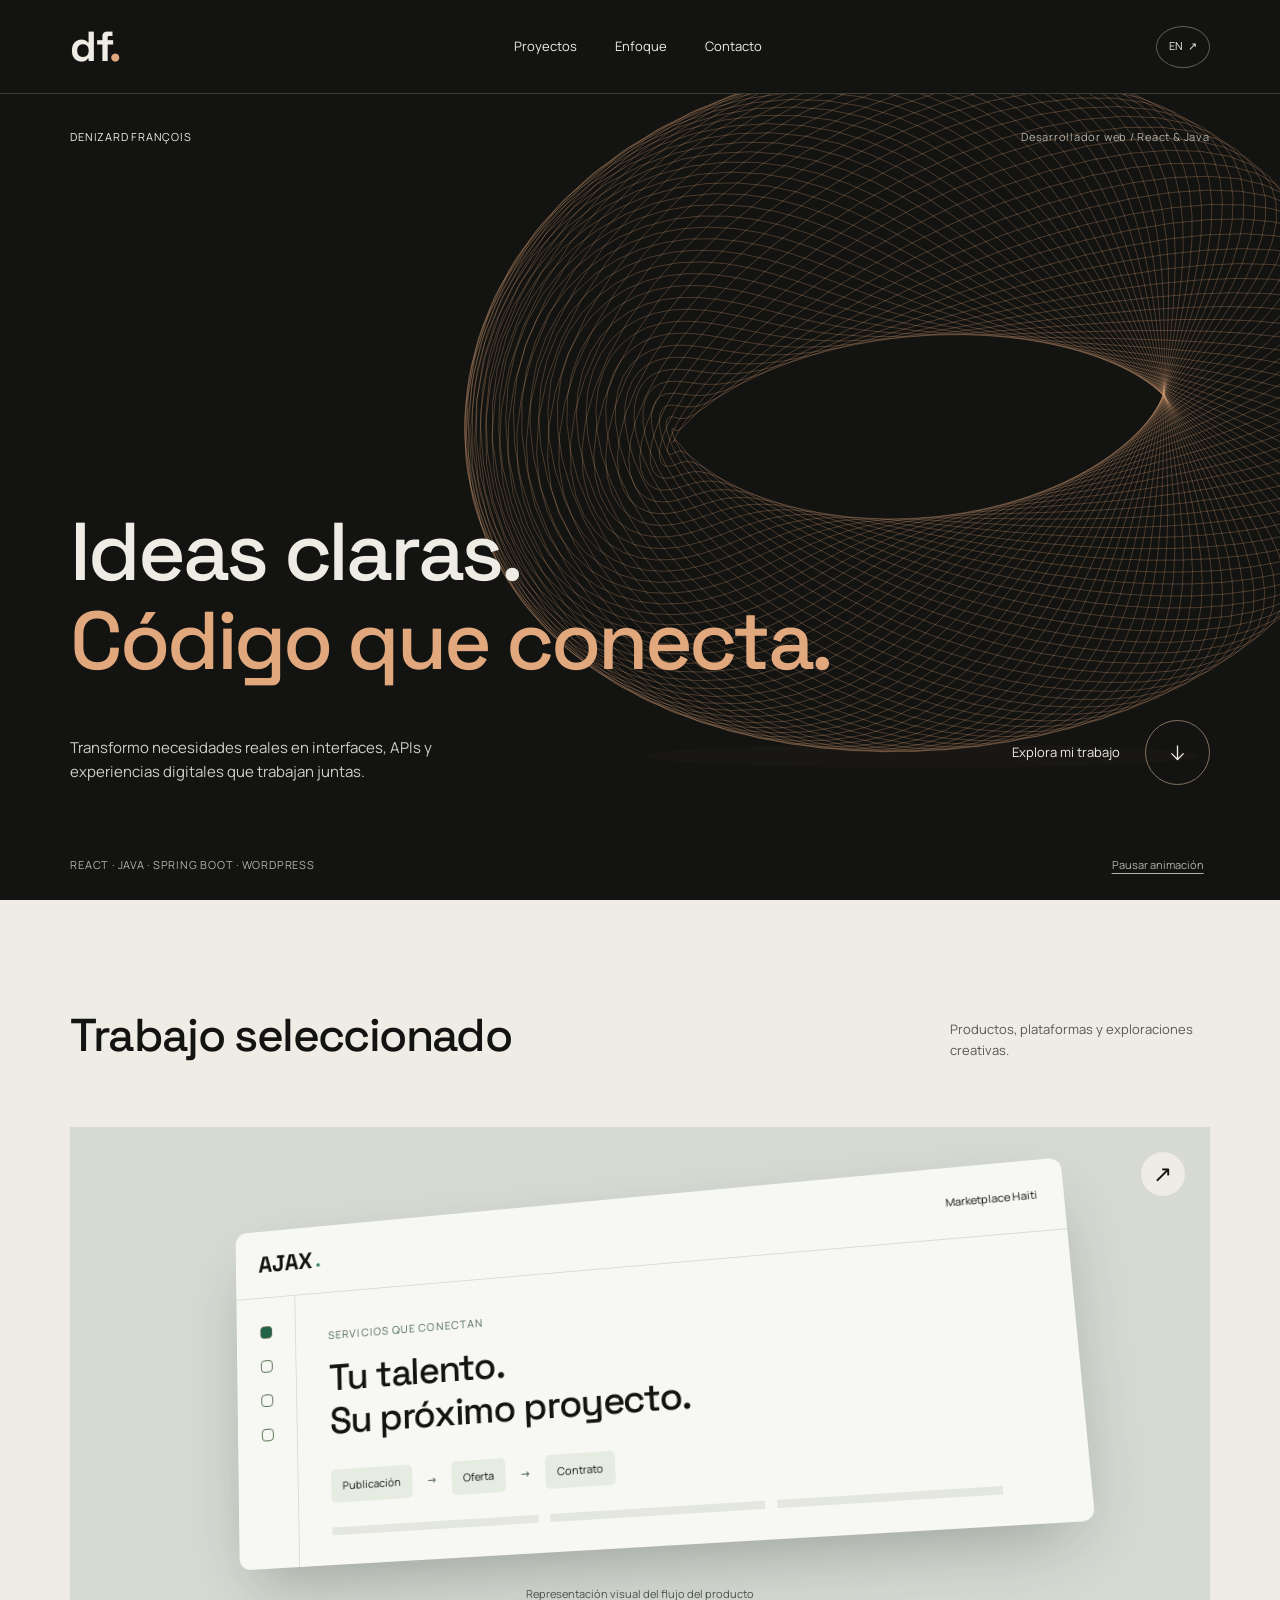
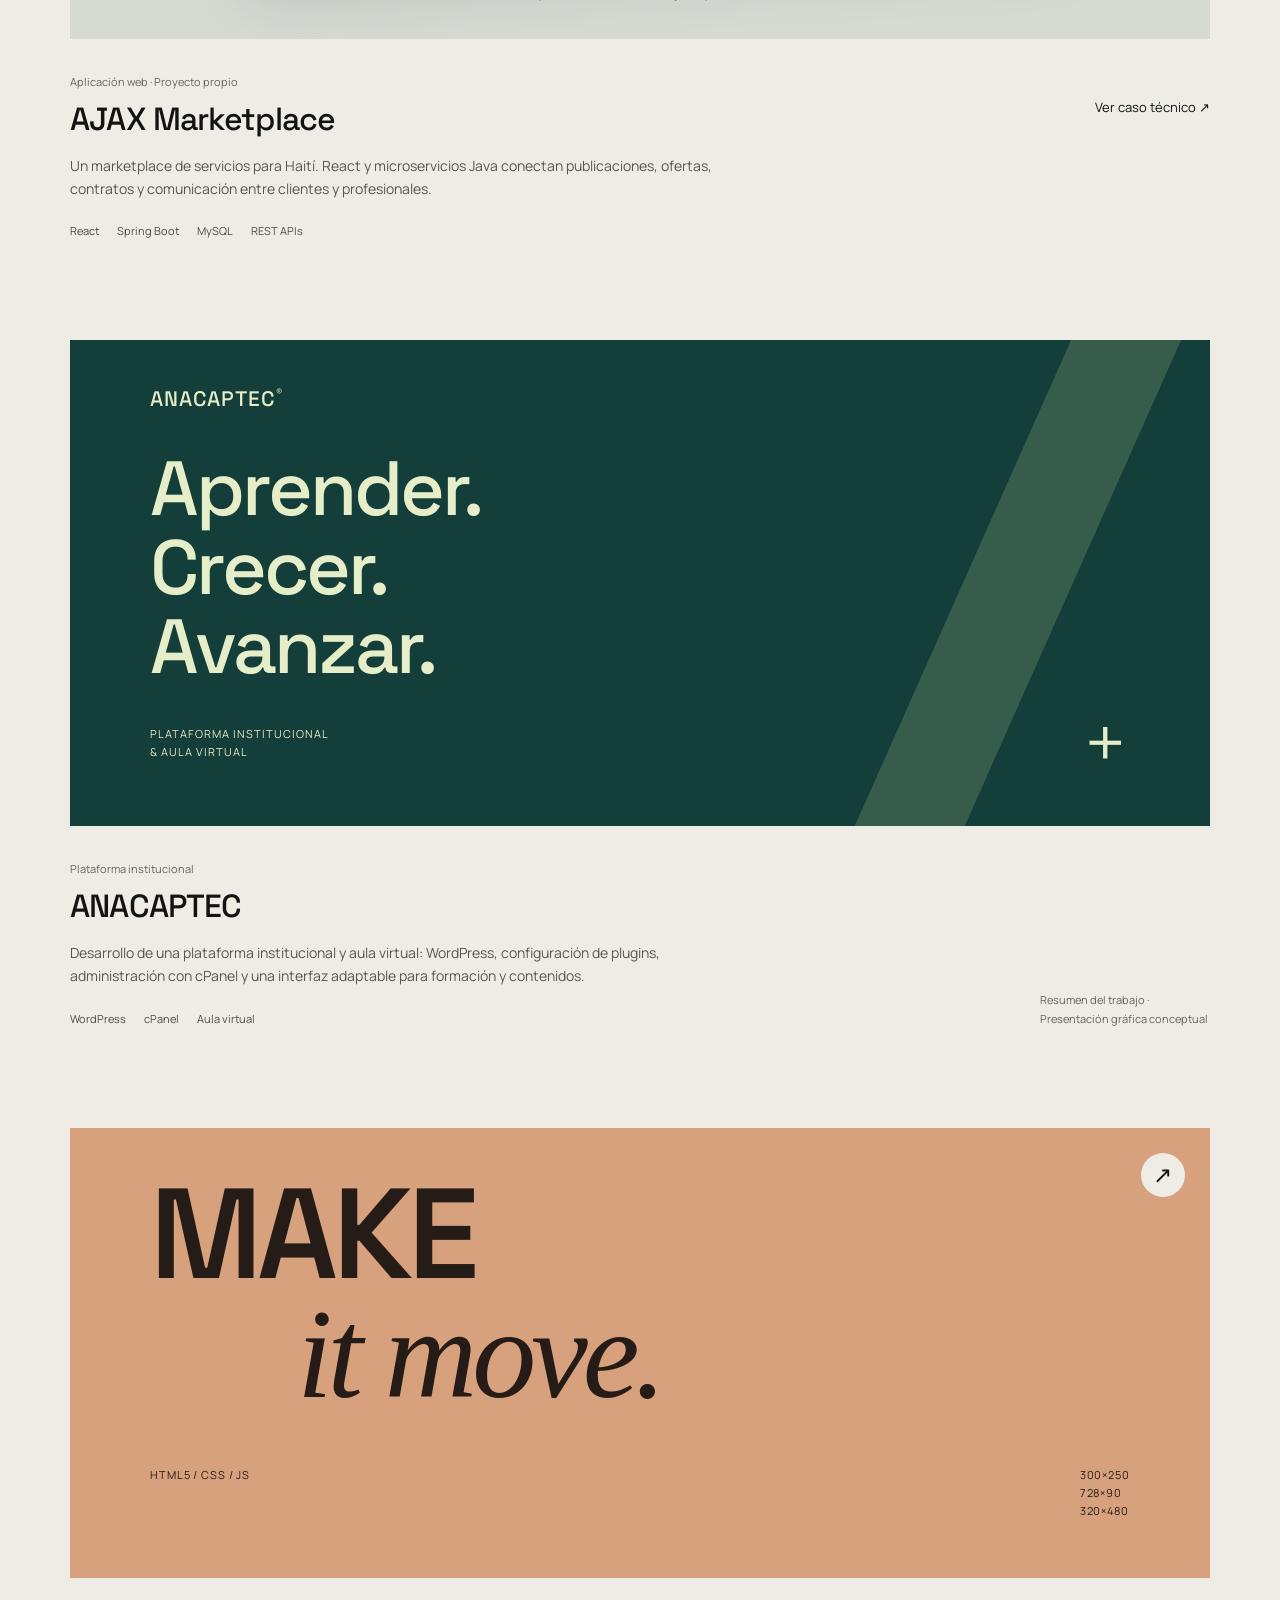
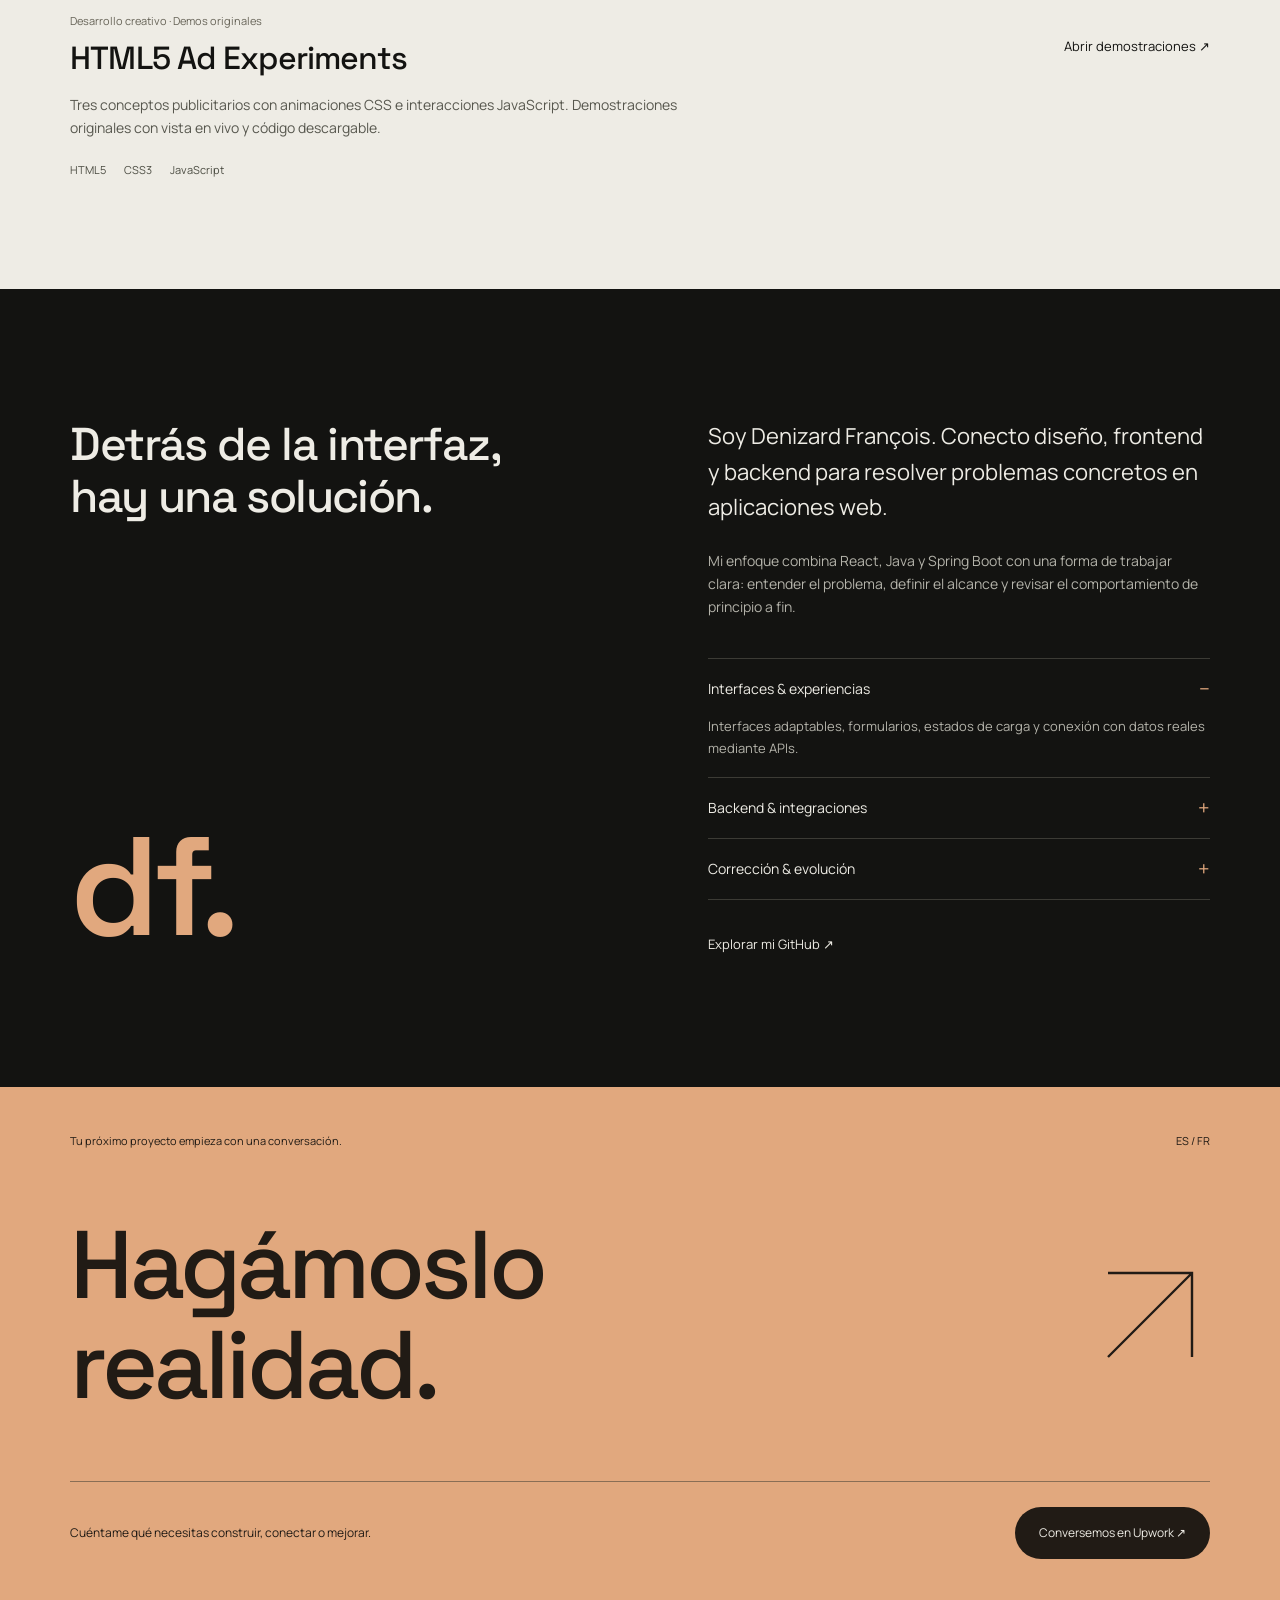
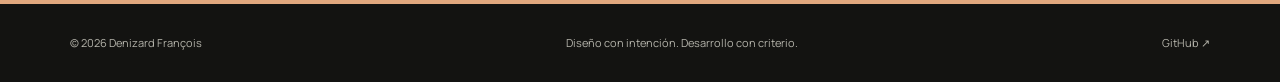
==== index.html @ 3ef13b9e "Build bilingual personal developer portfolio" ====
<!doctype html>
<html lang="es"><head><meta charset="UTF-8"><meta name="viewport" content="width=device-width,initial-scale=1"><meta name="theme-color" content="#131311"><meta name="description" content="Denizard François — React, Java y Spring Boot. Aplicaciones web, integraciones API y experiencias digitales."><title>Denizard François — Developer & Digital Craftsman</title><link rel="preconnect" href="https://fonts.googleapis.com"><link rel="preconnect" href="https://fonts.gstatic.com" crossorigin><link href="https://fonts.googleapis.com/css2?family=Manrope:wght@400;500;600;700;800&family=Space+Grotesk:wght@400;500;600;700&display=swap" rel="stylesheet"><link rel="stylesheet" href="style.css"><script defer src="app.js"></script></head>
<body><a class="skip" href="#work" data-es="Ir a proyectos" data-en="Skip to projects">Ir a proyectos</a><header><a class="logo" href="#" aria-label="Denizard François, inicio">df<span>.</span></a><nav aria-label="Principal"><a href="#work" data-es="Proyectos" data-en="Work">Proyectos</a><a href="#about" data-es="Enfoque" data-en="Approach">Enfoque</a><a href="#contact" data-es="Contacto" data-en="Contact">Contacto</a></nav><button id="language" aria-label="Switch to English">EN <span>↗</span></button></header>
<main><section class="hero" aria-labelledby="hero-title"><div class="hero-top"><span>DENIZARD FRANÇOIS</span><span data-es="Desarrollador web / React & Java" data-en="Web developer / React & Java">Desarrollador web / React & Java</span></div><canvas id="sculpture" aria-hidden="true"></canvas><div class="hero-copy"><h1 id="hero-title"><span data-es="Ideas claras." data-en="Clear ideas.">Ideas claras.</span><br><span class="outline" data-es="Código que conecta." data-en="Code that connects.">Código que conecta.</span></h1><div class="hero-bottom"><p data-es="Transformo necesidades reales en interfaces, APIs y experiencias digitales que trabajan juntas." data-en="I turn real needs into interfaces, APIs and digital experiences that work together.">Transformo necesidades reales en interfaces, APIs y experiencias digitales que trabajan juntas.</p><a class="round-link" href="#work"><span data-es="Explora mi trabajo" data-en="Explore my work">Explora mi trabajo</span><svg viewBox="0 0 24 24" aria-hidden="true"><path d="M12 4v16m-7-7 7 7 7-7"/></svg></a></div></div><div class="hero-foot"><span>REACT · JAVA · SPRING BOOT · WORDPRESS</span><button id="motion" aria-pressed="false" data-es="Pausar animación" data-en="Pause animation">Pausar animación</button></div></section>
<section id="work" class="work section"><div class="section-head"><h2 data-es="Trabajo seleccionado" data-en="Selected work">Trabajo seleccionado</h2><p data-es="Productos, plataformas y exploraciones creativas." data-en="Products, platforms and creative explorations.">Productos, plataformas y exploraciones creativas.</p></div>
<article class="project ajax"><a class="project-media" href="https://github.com/Deni509/Deni509/blob/main/projects/ajax.md" target="_blank" rel="noopener" aria-label="AJAX technical case study"><div class="ajax-art"><div class="app-window"><div class="window-top"><strong>AJAX<span>●</span></strong><span>Marketplace Haiti</span></div><div class="app-body"><aside><i></i><i></i><i></i><i></i></aside><div class="app-content"><small data-es="SERVICIOS QUE CONECTAN" data-en="SERVICES THAT CONNECT">SERVICIOS QUE CONECTAN</small><h3 data-es="Tu talento.<br>Su próximo proyecto." data-en="Your talent.<br>Their next project.">Tu talento.<br>Su próximo proyecto.</h3><div class="app-flow"><span data-es="Publicación" data-en="Job post">Publicación</span><b>→</b><span data-es="Oferta" data-en="Offer">Oferta</span><b>→</b><span data-es="Contrato" data-en="Contract">Contrato</span></div><div class="app-bars"><i></i><i></i><i></i></div></div></div></div><span class="art-note" data-es="Representación visual del flujo del producto" data-en="Visual representation of the product flow">Representación visual del flujo del producto</span></div><span class="media-arrow">↗</span></a><div class="project-info"><div><span class="category" data-es="Aplicación web · Proyecto propio" data-en="Web application · Personal project">Aplicación web · Proyecto propio</span><h3>AJAX Marketplace</h3><p data-es="Un marketplace de servicios para Haití. React y microservicios Java conectan publicaciones, ofertas, contratos y comunicación entre clientes y profesionales." data-en="A service marketplace for Haiti. React and Java microservices connect job posts, offers, contracts and communication between clients and professionals.">Un marketplace de servicios para Haití. React y microservicios Java conectan publicaciones, ofertas, contratos y comunicación entre clientes y profesionales.</p><div class="tags"><span>React</span><span>Spring Boot</span><span>MySQL</span><span>REST APIs</span></div></div><a class="text-link" href="https://github.com/Deni509/Deni509/blob/main/projects/ajax.md" target="_blank" rel="noopener" data-es="Ver caso técnico ↗" data-en="Read case study ↗">Ver caso técnico ↗</a></div></article>
<article class="project anacap"><div class="project-media institution"><div class="institution-art"><span class="institution-name">ANACAPTEC<span>®</span></span><div class="institution-line"></div><h3 data-es="Aprender.<br>Crecer.<br>Avanzar." data-en="Learn.<br>Grow.<br>Move forward.">Aprender.<br>Crecer.<br>Avanzar.</h3><div class="institution-footer"><span data-es="PLATAFORMA INSTITUCIONAL<br>& AULA VIRTUAL" data-en="INSTITUTIONAL PLATFORM<br>& VIRTUAL CLASSROOM">PLATAFORMA INSTITUCIONAL<br>& AULA VIRTUAL</span><span class="plus">+</span></div></div></div><div class="project-info"><div><span class="category" data-es="Plataforma institucional" data-en="Institutional platform">Plataforma institucional</span><h3>ANACAPTEC</h3><p data-es="Desarrollo de una plataforma institucional y aula virtual: WordPress, configuración de plugins, administración con cPanel y una interfaz adaptable para formación y contenidos." data-en="Development of an institutional platform and virtual classroom: WordPress, plugin configuration, cPanel administration and a responsive interface for learning and content.">Desarrollo de una plataforma institucional y aula virtual: WordPress, configuración de plugins, administración con cPanel y una interfaz adaptable para formación y contenidos.</p><div class="tags"><span>WordPress</span><span>cPanel</span><span data-es="Aula virtual" data-en="Virtual classroom">Aula virtual</span></div></div><span class="project-note" data-es="Resumen del trabajo · Presentación gráfica conceptual" data-en="Work summary · Conceptual graphic presentation">Resumen del trabajo · Presentación gráfica conceptual</span></div></article>
<article class="project creative"><a class="project-media ad-art" href="html5-ads.html"><div class="type-art"><span>MAKE</span><span class="italic">it move.</span><div><span>HTML5 / CSS / JS</span><span>300×250<br>728×90<br>320×480</span></div></div><span class="media-arrow">↗</span></a><div class="project-info"><div><span class="category" data-es="Desarrollo creativo · Demos originales" data-en="Creative development · Original demos">Desarrollo creativo · Demos originales</span><h3>HTML5 Ad Experiments</h3><p data-es="Tres conceptos publicitarios con animaciones CSS e interacciones JavaScript. Demostraciones originales con vista en vivo y código descargable." data-en="Three advertising concepts with CSS animation and JavaScript interactions. Original demonstrations with live previews and downloadable source.">Tres conceptos publicitarios con animaciones CSS e interacciones JavaScript. Demostraciones originales con vista en vivo y código descargable.</p><div class="tags"><span>HTML5</span><span>CSS3</span><span>JavaScript</span></div></div><a class="text-link" href="html5-ads.html" data-es="Abrir demostraciones ↗" data-en="Open live demos ↗">Abrir demostraciones ↗</a></div></article></section>
<section id="about" class="about section"><div class="about-title"><h2 data-es="Detrás de la interfaz,<br>hay una solución." data-en="Behind the interface,<br>there is a solution.">Detrás de la interfaz,<br>hay una solución.</h2><span class="orbit-mark" aria-hidden="true">df.</span></div><div class="about-content"><p class="lead" data-es="Soy Denizard François. Conecto diseño, frontend y backend para resolver problemas concretos en aplicaciones web." data-en="I'm Denizard François. I connect design, frontend and backend to solve concrete problems in web applications.">Soy Denizard François. Conecto diseño, frontend y backend para resolver problemas concretos en aplicaciones web.</p><p data-es="Mi enfoque combina React, Java y Spring Boot con una forma de trabajar clara: entender el problema, definir el alcance y revisar el comportamiento de principio a fin." data-en="My focus combines React, Java and Spring Boot with a clear working approach: understand the problem, define the scope and review the behavior from end to end.">Mi enfoque combina React, Java y Spring Boot con una forma de trabajar clara: entender el problema, definir el alcance y revisar el comportamiento de principio a fin.</p><div class="services"><details open><summary data-es="Interfaces & experiencias" data-en="Interfaces & experiences">Interfaces & experiencias</summary><p data-es="Interfaces adaptables, formularios, estados de carga y conexión con datos reales mediante APIs." data-en="Responsive interfaces, forms, loading states and connections to real data through APIs.">Interfaces adaptables, formularios, estados de carga y conexión con datos reales mediante APIs.</p></details><details><summary data-es="Backend & integraciones" data-en="Backend & integrations">Backend & integraciones</summary><p data-es="APIs REST, autenticación, permisos y reglas de negocio con Java, Spring Boot y MySQL." data-en="REST APIs, authentication, permissions and business rules with Java, Spring Boot and MySQL.">APIs REST, autenticación, permisos y reglas de negocio con Java, Spring Boot y MySQL.</p></details><details><summary data-es="Corrección & evolución" data-en="Debugging & improvement">Corrección & evolución</summary><p data-es="Reproducir errores, seguir su causa entre interfaz y API, aplicar una corrección concreta y comprobar el flujo afectado." data-en="Reproduce issues, trace their cause across interface and API, implement a focused fix and check the affected flow.">Reproducir errores, seguir su causa entre interfaz y API, aplicar una corrección concreta y comprobar el flujo afectado.</p></details></div><a href="https://github.com/Deni509" class="text-link" target="_blank" rel="noopener" data-es="Explorar mi GitHub ↗" data-en="Explore my GitHub ↗">Explorar mi GitHub ↗</a></div></section>
<section id="contact" class="contact section"><div class="contact-top"><span data-es="Tu próximo proyecto empieza con una conversación." data-en="Your next project starts with a conversation.">Tu próximo proyecto empieza con una conversación.</span><span>ES / FR</span></div><a class="contact-title" href="https://www.upwork.com/freelancers/~01b412802d9016977f" target="_blank" rel="noopener"><span data-es="Hagámoslo<br>realidad." data-en="Let's make<br>it happen.">Hagámoslo<br>realidad.</span><svg viewBox="0 0 100 100" aria-hidden="true"><path d="M15 85 85 15M15 15h70v70"/></svg></a><div class="contact-bottom"><p data-es="Cuéntame qué necesitas construir, conectar o mejorar." data-en="Tell me what you need to build, connect or improve.">Cuéntame qué necesitas construir, conectar o mejorar.</p><a class="button" href="https://www.upwork.com/freelancers/~01b412802d9016977f" target="_blank" rel="noopener" data-es="Conversemos en Upwork ↗" data-en="Let's talk on Upwork ↗">Conversemos en Upwork ↗</a></div></section></main><footer><span>© <span id="year">2026</span> Denizard François</span><span data-es="Diseño con intención. Desarrollo con criterio." data-en="Designed with intention. Built with care.">Diseño con intención. Desarrollo con criterio.</span><a href="https://github.com/Deni509" target="_blank" rel="noopener">GitHub ↗</a></footer></body></html>
---- style.css ----
:root{--bg:#131311;--paper:#eeece5;--muted:#b4b3aa;--copper:#e1a87e;--line:#3c3b35;--display:'Space Grotesk',sans-serif;--body:'Manrope',sans-serif}*{box-sizing:border-box}html{scroll-behavior:smooth;scroll-padding-top:90px}body{margin:0;background:var(--bg);color:var(--paper);font-family:var(--body);font-size:16px;line-height:1.65}::selection{background:var(--copper);color:var(--bg)}a{color:inherit;text-decoration:none}button{font:inherit;color:inherit;cursor:pointer}a,button,summary{-webkit-tap-highlight-color:transparent}a:focus-visible,button:focus-visible,summary:focus-visible{outline:2px solid var(--copper);outline-offset:7px}::-webkit-scrollbar{width:8px}::-webkit-scrollbar-track{background:var(--bg)}::-webkit-scrollbar-thumb{background:#726452}header{height:94px;display:flex;align-items:center;justify-content:space-between;padding:0 5.5%;border-bottom:1px solid var(--line)}.logo{font-family:var(--display);font-size:42px;line-height:1;font-weight:700;letter-spacing:-.04em}.logo span{color:var(--copper)}nav{display:flex;gap:38px}nav a{font-size:13px;position:relative}nav a:after,.text-link:after{content:'';position:absolute;height:1px;background:currentColor;bottom:-5px;left:0;width:100%;transform:scaleX(0);transform-origin:left;transition:transform .4s}nav a:hover:after,.text-link:hover:after{transform:scaleX(1)}#language{background:none;border:1px solid #625c51;border-radius:50%;width:54px;height:42px;font-size:12px}#language:hover{background:var(--paper);color:var(--bg)}#language span{padding-left:3px}.hero{position:relative;min-height:760px;height:calc(100svh - 94px);max-height:1100px;padding:34px 5.5% 0;isolation:isolate;overflow:hidden}.hero-top,.hero-foot{display:flex;justify-content:space-between;gap:20px;font-size:11px;letter-spacing:.07em}.hero-top{position:relative;z-index:1}.hero-top span:last-child{color:var(--muted)}#sculpture{position:absolute;inset:0;width:100%;height:100%;z-index:-1;opacity:.9}.hero-copy{position:absolute;left:5.5%;right:5.5%;bottom:115px}h1,h2,h3,p{margin:0}h1{font-family:var(--display);font-size:clamp(52px,6.4vw,96px);font-weight:500;line-height:1.08;letter-spacing:-.04em;max-width:1150px;text-wrap:balance}.outline{color:var(--copper)}.hero-bottom{display:flex;align-items:flex-end;justify-content:space-between;margin-top:35px}.hero-bottom p{max-width:390px;font-size:15px;color:#d0cec3}.round-link{display:flex;align-items:center;gap:25px;font-size:13px}.round-link svg{width:65px;height:65px;border:1px solid #837360;border-radius:50%;padding:21px;fill:none;stroke:currentColor;stroke-width:1.5;transition:background .3s,transform .3s}.round-link:hover svg{background:var(--copper);color:var(--bg);transform:translateY(5px)}.hero-foot{position:absolute;bottom:25px;left:5.5%;right:5.5%;color:var(--muted);align-items:center}.hero-foot button{border:0;background:none;text-decoration:underline;text-underline-offset:4px;font-size:11px}.section{padding:110px 5.5%}.work{background:var(--paper);color:var(--bg)}.section-head{display:flex;justify-content:space-between;align-items:flex-end;margin-bottom:65px;gap:30px}h2{font-family:var(--display);font-weight:500;font-size:clamp(32px,3.6vw,54px);line-height:1.12;letter-spacing:-.035em;text-wrap:balance}.section-head p{max-width:260px;font-size:13px;color:#59584f}.project{margin-bottom:100px}.project:last-child{margin-bottom:0}.project-media{display:block;position:relative;overflow:hidden;min-height:450px}.ajax .project-media{background:#d6dad3}.ajax-art{padding:65px 12% 35px;perspective:1500px}.app-window{background:#f7f8f3;border-radius:12px;box-shadow:0 28px 65px -20px #17251c55;transform:rotateX(8deg) rotateY(-9deg) rotateZ(-3deg);transition:transform .8s cubic-bezier(.2,.7,.2,1);overflow:hidden;max-width:850px;margin:auto}.project-media:hover .app-window{transform:rotateX(0) rotateY(0) rotateZ(0)}.window-top{display:flex;justify-content:space-between;padding:20px 25px;border-bottom:1px solid #daddd3;align-items:center}.window-top strong{font:700 24px var(--display)}.window-top strong span{font-size:9px;color:#3a8669;margin-left:4px}.window-top>span{font-size:11px}.app-body{display:flex;min-height:270px}.app-body aside{width:65px;border-right:1px solid #daddd3;display:flex;align-items:center;flex-direction:column;gap:23px;padding-top:30px}.app-body aside i{width:13px;height:13px;border:1px solid #829088;border-radius:4px}.app-body aside i:first-child{background:#216247}.app-content{padding:30px 35px;flex:1}.app-content small{font-size:9px;letter-spacing:.1em;color:#4b6654}.app-content h3{font:500 clamp(25px,3vw,41px)/1.15 var(--display);letter-spacing:-.035em;margin:12px 0 28px}.app-flow{display:flex;gap:15px;align-items:center;font-size:10px}.app-flow span{background:#e7ece2;padding:8px 12px;border-radius:5px}.app-flow b{color:#6b816c}.app-bars{display:flex;gap:12px;margin-top:25px}.app-bars i{height:8px;background:#e3e7df;width:30%}.art-note{display:block;text-align:center;font-size:10px;margin-top:40px;color:#4a544c}.media-arrow{position:absolute;right:25px;top:25px;width:44px;height:44px;border-radius:50%;display:grid;place-items:center;background:var(--paper);color:var(--bg);font-size:23px;transition:transform .3s}.project-media:hover .media-arrow{transform:rotate(45deg)}.project-info{display:flex;justify-content:space-between;gap:30px;margin-top:28px}.category{font-size:11px;color:#676458}.project-info h3{font:500 32px var(--display);letter-spacing:-.03em;margin:6px 0 15px}.project-info p{font-size:14px;max-width:650px;color:#57574e}.tags{display:flex;gap:18px;flex-wrap:wrap;margin-top:22px;font-size:11px;color:#4c4d43}.text-link{position:relative;align-self:flex-start;font-size:13px;white-space:nowrap;margin-top:30px}.institution{background:#143e39;color:#e5edc9}.institution-art{padding:45px 7%;min-height:450px;position:relative}.institution-name{font:500 21px var(--display);letter-spacing:.04em}.institution-name>span{font-size:12px;vertical-align:top}.institution-line{position:absolute;right:12%;top:0;width:110px;height:100%;background:#c2cf91;transform:skew(-24deg);opacity:.2}.institution-art h3{font:500 clamp(44px,6vw,80px)/1.03 var(--display);letter-spacing:-.04em;margin-top:35px;position:relative}.institution-footer{display:flex;justify-content:space-between;align-items:center;margin-top:20px;font-size:10px;letter-spacing:.09em;position:relative}.plus{font:300 75px/1 var(--display)}.project-note{align-self:flex-end;font-size:10px;color:#676458;max-width:170px}.ad-art{background:#d6a17c;color:#251c18}.type-art{padding:45px 7%}.type-art>span{display:block;font:600 clamp(65px,10vw,142px)/.95 var(--display);letter-spacing:-.04em}.type-art .italic{font-family:Georgia,serif;font-weight:400;font-style:italic;margin-left:15%;transition:transform .65s}.ad-art:hover .italic{transform:translateX(25px)}.type-art>div{display:flex;justify-content:space-between;margin-top:50px;font-size:10px;letter-spacing:.08em}.about{display:grid;grid-template-columns:1fr 1fr;gap:12%;padding-top:130px;padding-bottom:130px}.about-title{display:flex;flex-direction:column;justify-content:space-between}.orbit-mark{font:600 140px var(--display);letter-spacing:-.04em;color:var(--copper);line-height:1;margin-top:60px}.about-content>p{font-size:14px;color:var(--muted)}.about-content .lead{font-size:22px;color:var(--paper);line-height:1.6;margin-bottom:24px}.services{margin:40px 0 30px}details{border-top:1px solid var(--line);padding:18px 0}details:last-child{border-bottom:1px solid var(--line)}summary{cursor:pointer;list-style:none;display:flex;justify-content:space-between;gap:15px;font-size:14px}summary::-webkit-details-marker{display:none}summary:after{content:'+';color:var(--copper);font-size:20px;line-height:1.2}details[open] summary:after{content:'−'}details p{color:var(--muted);font-size:13px;padding-top:15px}.contact{background:var(--copper);color:#211b15;padding-top:45px;padding-bottom:45px}.contact-top,.contact-bottom{display:flex;justify-content:space-between;align-items:center;gap:30px;font-size:12px}.contact-title{display:flex;justify-content:space-between;align-items:center;font:500 clamp(60px,8vw,96px)/1.05 var(--display);letter-spacing:-.04em;margin:65px 0}.contact-title svg{width:120px;height:120px;fill:none;stroke:currentColor;stroke-width:2;transition:transform .4s}.contact-title:hover svg{transform:translate(8px,-8px)}.contact-bottom{padding-top:25px;border-top:1px solid #896e55}.contact-bottom p{max-width:350px}.button{padding:16px 24px;background:#211b15;color:var(--paper);border-radius:50px;font-size:12px;transition:background .3s}.button:hover{background:#4d3829}footer{display:flex;justify-content:space-between;gap:25px;padding:30px 5.5%;font-size:10px;color:var(--muted)}.skip{position:fixed;left:15px;top:-100px;z-index:20;background:var(--paper);color:var(--bg);padding:12px}.skip:focus{top:15px}.hero-copy{animation:arrival 1s cubic-bezier(.16,1,.3,1) both}@keyframes arrival{from{clip-path:inset(0 0 100% 0);transform:translateY(25px)}to{clip-path:inset(0);transform:translateY(0)}}
@media(min-width:1600px){header,footer,.section{padding-left:max(5.5%,calc((100vw - 1440px)/2));padding-right:max(5.5%,calc((100vw - 1440px)/2))}}@media(max-width:760px){header{height:78px}nav{gap:18px}nav a{font-size:11px}.logo{font-size:34px}#language{width:43px;height:35px;font-size:10px}.hero{height:calc(100svh - 78px);min-height:690px;padding-top:24px}.hero-top{font-size:9px;gap:20px}.hero-top span:last-child{max-width:125px;text-align:right}.hero-copy{bottom:120px}h1{font-size:clamp(45px,8.8vw,67px);line-height:1.1}.hero-bottom{align-items:flex-start;flex-direction:column;gap:24px;margin-top:25px}.hero-bottom p{max-width:320px;font-size:13px}.round-link{font-size:12px;gap:17px}.round-link svg{width:45px;height:45px;padding:13px}.hero-foot{font-size:8px;bottom:22px;align-items:flex-end}.hero-foot>span{max-width:180px}.hero-foot button{font-size:9px;white-space:nowrap}.section{padding:65px 5.5%}.section-head{display:block;margin-bottom:35px}.section-head p{margin-top:16px;max-width:none}.project{margin-bottom:60px}.project-media{min-height:280px}.ajax-art{padding:50px 5% 25px}.window-top{padding:14px}.window-top strong{font-size:19px}.app-body{min-height:190px}.app-body aside{width:35px;gap:20px;padding-top:25px}.app-body aside i{width:9px;height:9px}.app-content{padding:20px 17px}.app-content h3{font-size:25px;margin-bottom:20px}.app-content small{font-size:7px}.app-flow{gap:6px;font-size:7px}.app-flow span{padding:7px}.art-note{font-size:8px;margin-top:24px}.project-info{display:block;margin-top:20px}.project-info h3{font-size:28px}.project-info p{font-size:13px}.text-link{display:inline-block;margin-top:22px}.project-note{display:block;max-width:none;margin-top:18px}.institution-art{min-height:330px;padding:30px 7%}.institution-art h3{font-size:52px}.institution-name{font-size:16px}.institution-line{width:75px;right:16%}.type-art{padding:40px 7%}.type-art>span{font-size:75px}.type-art>div{margin-top:35px}.about{grid-template-columns:1fr;gap:35px}.about-title{flex-direction:row;align-items:flex-end;gap:20px}.about-title h2{font-size:32px}.orbit-mark{font-size:67px;margin:0}.about-content .lead{font-size:19px}.contact-title{font-size:61px;margin:45px 0}.contact-title svg{width:60px;height:60px;flex-shrink:0}.contact-top{font-size:10px}.contact-bottom{align-items:flex-start;flex-direction:column;gap:20px}.contact-bottom p{font-size:12px}footer{flex-wrap:wrap;font-size:9px}footer>span:nth-child(2){order:3;flex-basis:100%}.media-arrow{right:15px;top:15px;width:35px;height:35px;font-size:20px}}@media(prefers-reduced-motion:reduce){html{scroll-behavior:auto}*,*:before,*:after{animation:none!important;transition:none!important}}

/* Legibility at all viewport sizes. */
#language,.hero-top,.hero-foot,.hero-foot button,.category,.tags,.art-note,.project-note,.window-top>span,.app-content small,.app-flow,.institution-footer,.type-art>div,.contact-top,footer{font-size:11px}.app-flow b{color:#4b6654}.app-body aside i{border-color:#546951}@media(max-width:760px){#language{font-size:11px}.hero-top span:last-child{max-width:145px}.hero-foot{gap:10px}.hero-foot>span{max-width:175px}.app-flow{flex-wrap:wrap;gap:5px}.app-flow span{padding:5px}.app-content{padding:18px 12px}.art-note{font-size:11px}.app-content small{font-size:10px}.institution-name>span{font-size:11px}footer{font-size:11px}}
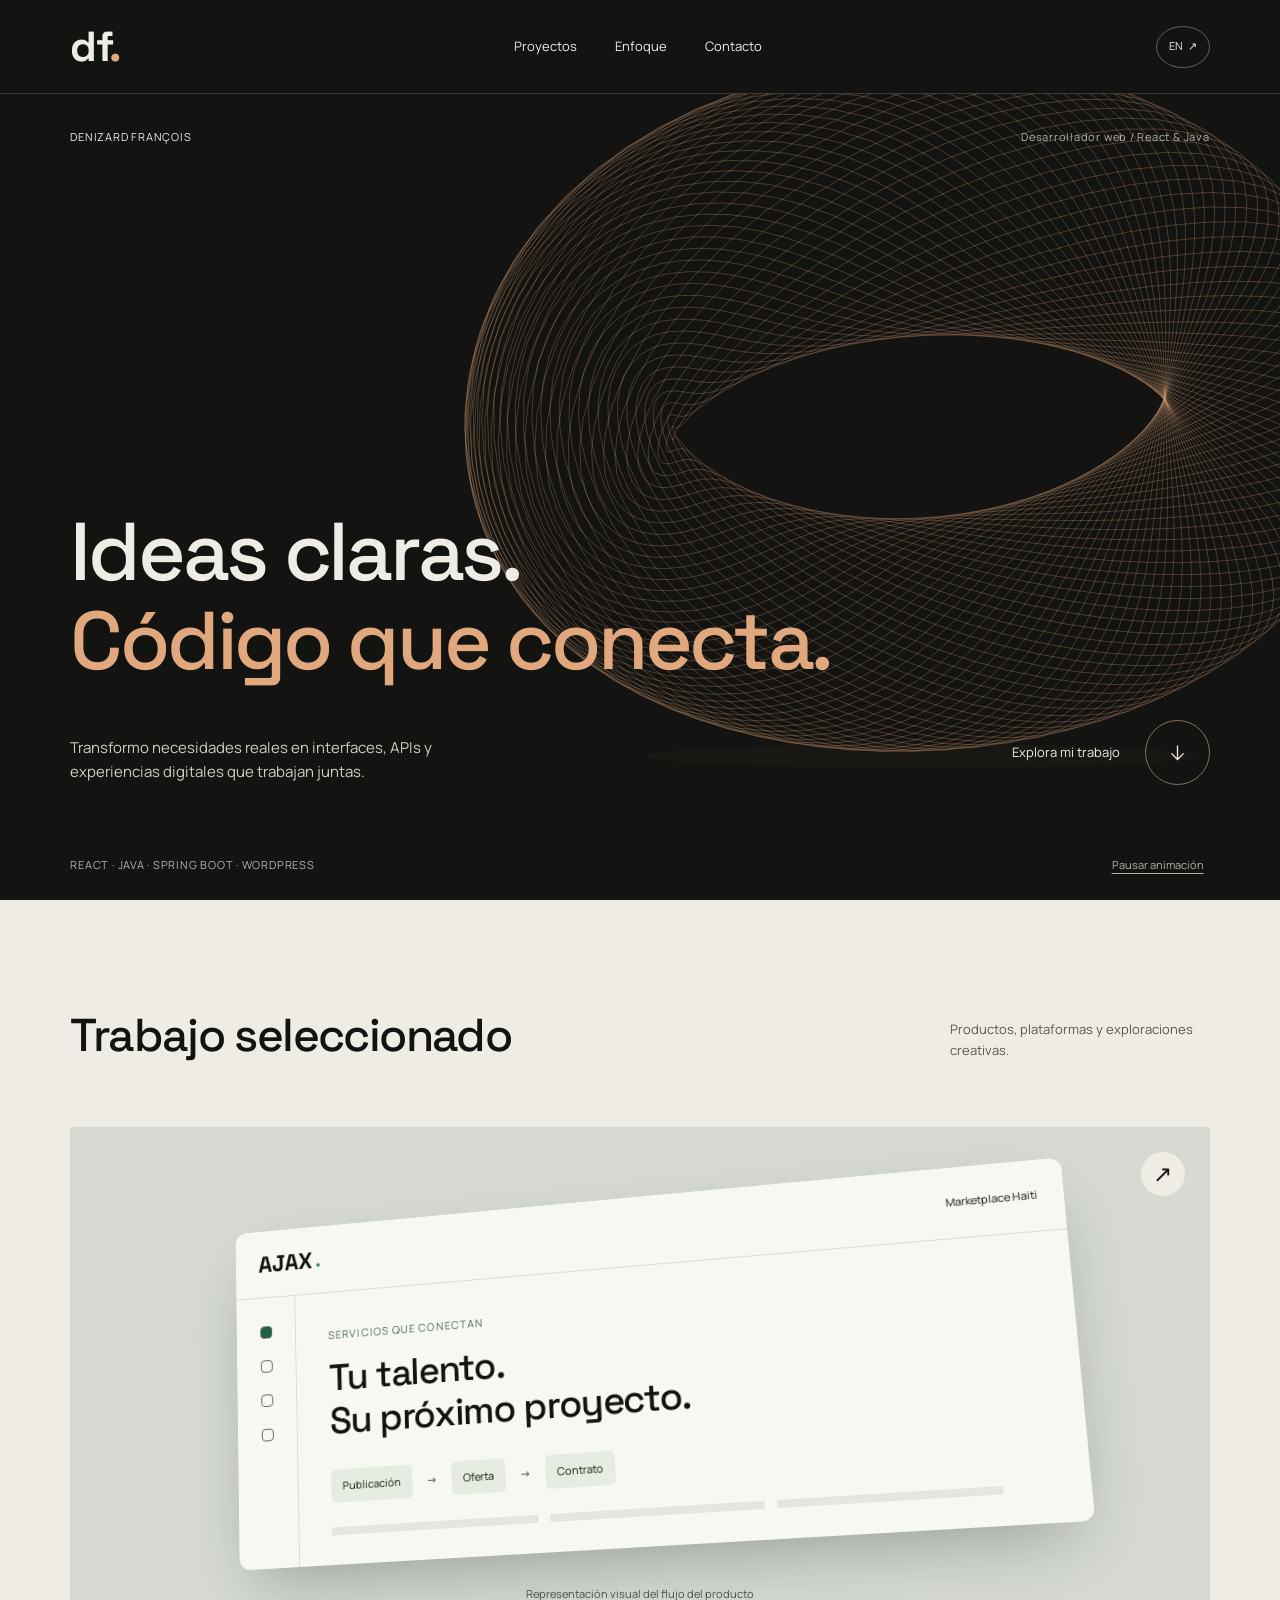
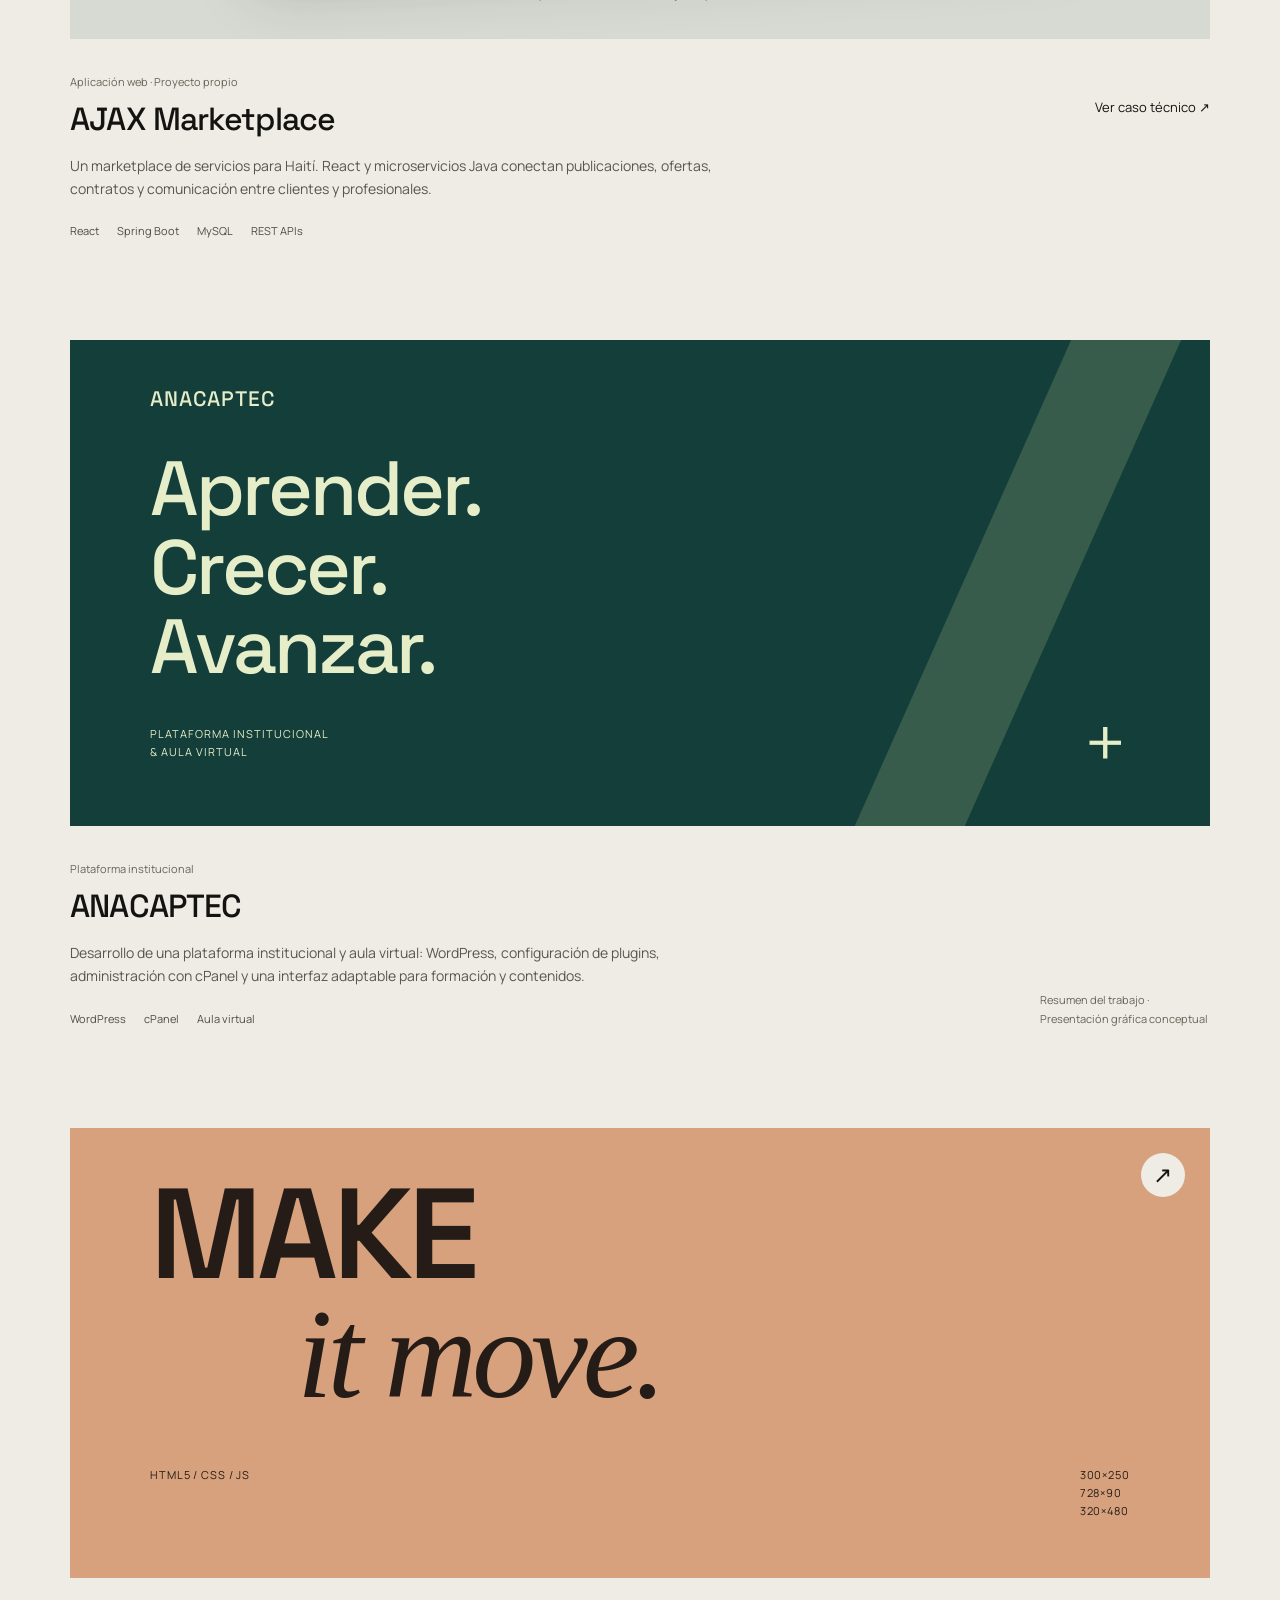
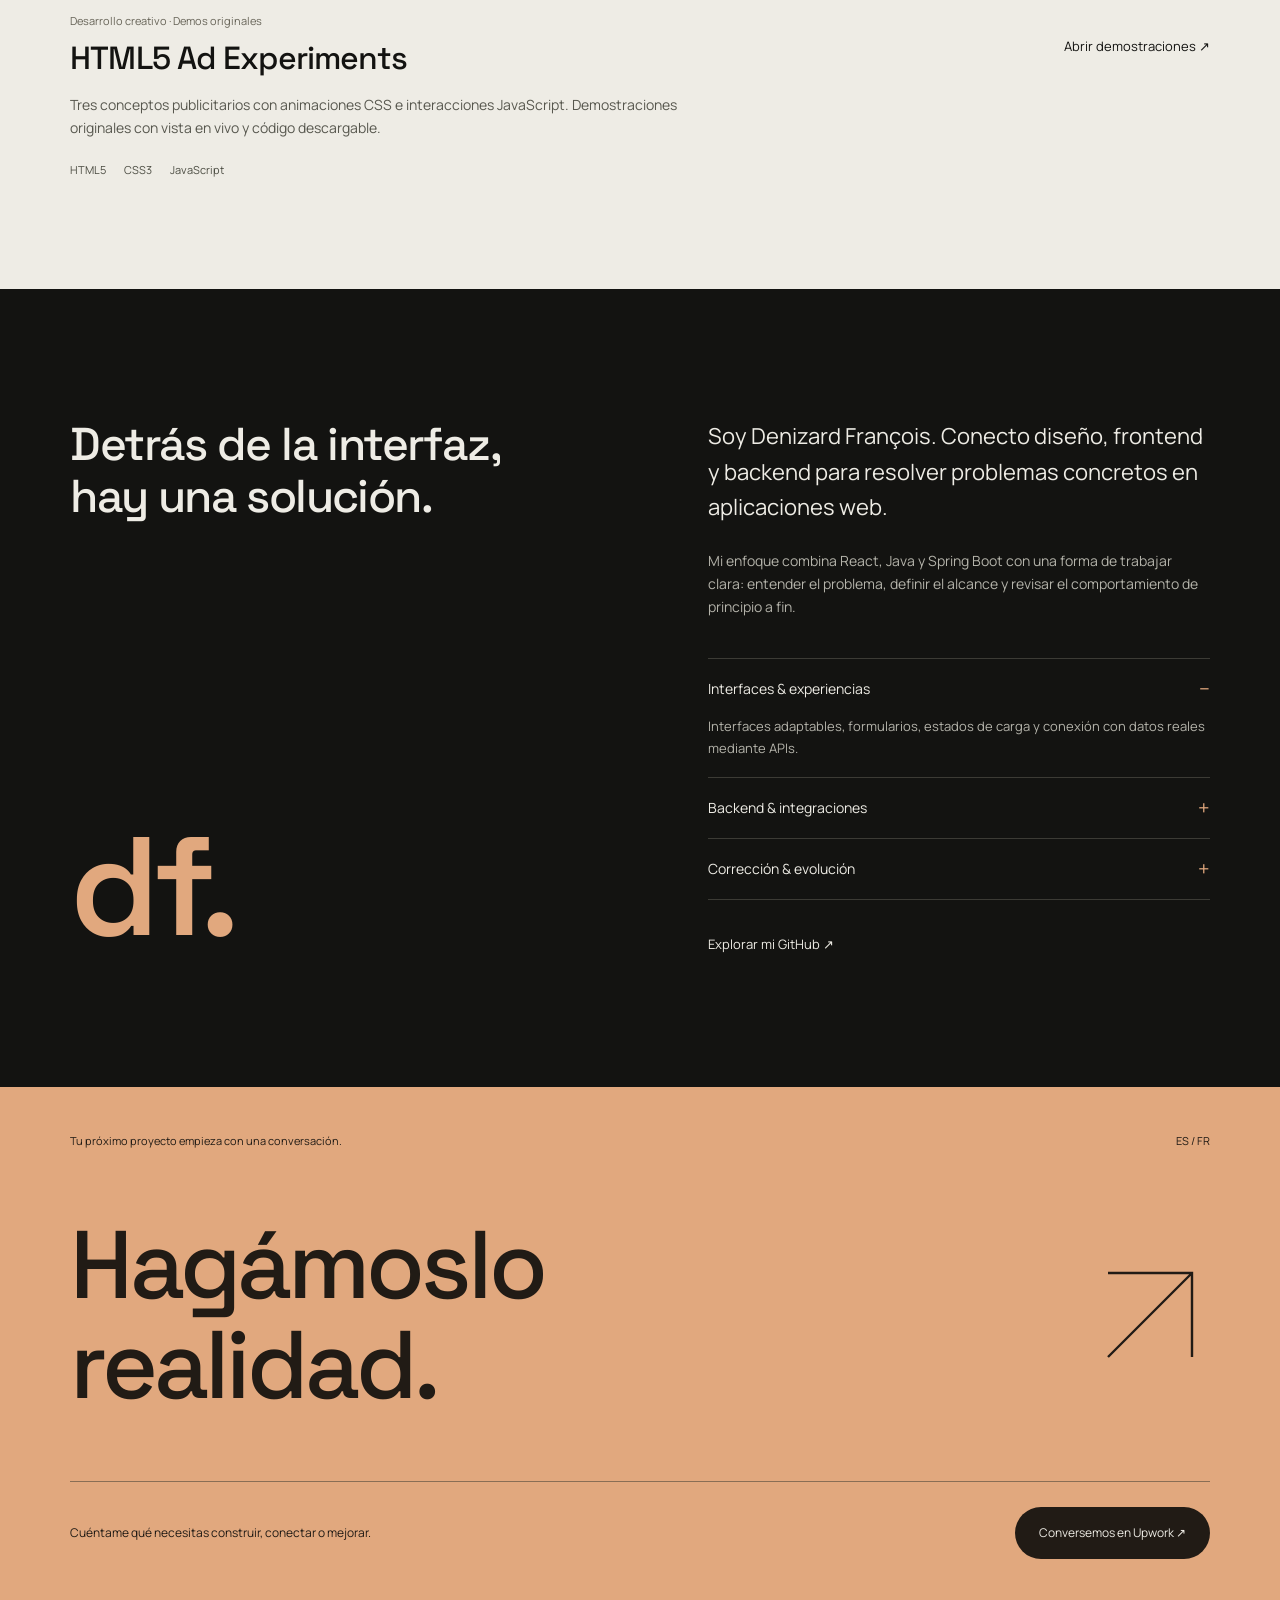
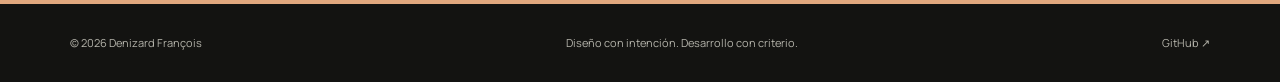
==== commit f787fc21: "Remove unverified registration symbol" ====
--- a/index.html
+++ b/index.html
@@ -4,7 +4,7 @@
 <main><section class="hero" aria-labelledby="hero-title"><div class="hero-top"><span>DENIZARD FRANÇOIS</span><span data-es="Desarrollador web / React & Java" data-en="Web developer / React & Java">Desarrollador web / React & Java</span></div><canvas id="sculpture" aria-hidden="true"></canvas><div class="hero-copy"><h1 id="hero-title"><span data-es="Ideas claras." data-en="Clear ideas.">Ideas claras.</span><br><span class="outline" data-es="Código que conecta." data-en="Code that connects.">Código que conecta.</span></h1><div class="hero-bottom"><p data-es="Transformo necesidades reales en interfaces, APIs y experiencias digitales que trabajan juntas." data-en="I turn real needs into interfaces, APIs and digital experiences that work together.">Transformo necesidades reales en interfaces, APIs y experiencias digitales que trabajan juntas.</p><a class="round-link" href="#work"><span data-es="Explora mi trabajo" data-en="Explore my work">Explora mi trabajo</span><svg viewBox="0 0 24 24" aria-hidden="true"><path d="M12 4v16m-7-7 7 7 7-7"/></svg></a></div></div><div class="hero-foot"><span>REACT · JAVA · SPRING BOOT · WORDPRESS</span><button id="motion" aria-pressed="false" data-es="Pausar animación" data-en="Pause animation">Pausar animación</button></div></section>
 <section id="work" class="work section"><div class="section-head"><h2 data-es="Trabajo seleccionado" data-en="Selected work">Trabajo seleccionado</h2><p data-es="Productos, plataformas y exploraciones creativas." data-en="Products, platforms and creative explorations.">Productos, plataformas y exploraciones creativas.</p></div>
 <article class="project ajax"><a class="project-media" href="https://github.com/Deni509/Deni509/blob/main/projects/ajax.md" target="_blank" rel="noopener" aria-label="AJAX technical case study"><div class="ajax-art"><div class="app-window"><div class="window-top"><strong>AJAX<span>●</span></strong><span>Marketplace Haiti</span></div><div class="app-body"><aside><i></i><i></i><i></i><i></i></aside><div class="app-content"><small data-es="SERVICIOS QUE CONECTAN" data-en="SERVICES THAT CONNECT">SERVICIOS QUE CONECTAN</small><h3 data-es="Tu talento.<br>Su próximo proyecto." data-en="Your talent.<br>Their next project.">Tu talento.<br>Su próximo proyecto.</h3><div class="app-flow"><span data-es="Publicación" data-en="Job post">Publicación</span><b>→</b><span data-es="Oferta" data-en="Offer">Oferta</span><b>→</b><span data-es="Contrato" data-en="Contract">Contrato</span></div><div class="app-bars"><i></i><i></i><i></i></div></div></div></div><span class="art-note" data-es="Representación visual del flujo del producto" data-en="Visual representation of the product flow">Representación visual del flujo del producto</span></div><span class="media-arrow">↗</span></a><div class="project-info"><div><span class="category" data-es="Aplicación web · Proyecto propio" data-en="Web application · Personal project">Aplicación web · Proyecto propio</span><h3>AJAX Marketplace</h3><p data-es="Un marketplace de servicios para Haití. React y microservicios Java conectan publicaciones, ofertas, contratos y comunicación entre clientes y profesionales." data-en="A service marketplace for Haiti. React and Java microservices connect job posts, offers, contracts and communication between clients and professionals.">Un marketplace de servicios para Haití. React y microservicios Java conectan publicaciones, ofertas, contratos y comunicación entre clientes y profesionales.</p><div class="tags"><span>React</span><span>Spring Boot</span><span>MySQL</span><span>REST APIs</span></div></div><a class="text-link" href="https://github.com/Deni509/Deni509/blob/main/projects/ajax.md" target="_blank" rel="noopener" data-es="Ver caso técnico ↗" data-en="Read case study ↗">Ver caso técnico ↗</a></div></article>
-<article class="project anacap"><div class="project-media institution"><div class="institution-art"><span class="institution-name">ANACAPTEC<span>®</span></span><div class="institution-line"></div><h3 data-es="Aprender.<br>Crecer.<br>Avanzar." data-en="Learn.<br>Grow.<br>Move forward.">Aprender.<br>Crecer.<br>Avanzar.</h3><div class="institution-footer"><span data-es="PLATAFORMA INSTITUCIONAL<br>& AULA VIRTUAL" data-en="INSTITUTIONAL PLATFORM<br>& VIRTUAL CLASSROOM">PLATAFORMA INSTITUCIONAL<br>& AULA VIRTUAL</span><span class="plus">+</span></div></div></div><div class="project-info"><div><span class="category" data-es="Plataforma institucional" data-en="Institutional platform">Plataforma institucional</span><h3>ANACAPTEC</h3><p data-es="Desarrollo de una plataforma institucional y aula virtual: WordPress, configuración de plugins, administración con cPanel y una interfaz adaptable para formación y contenidos." data-en="Development of an institutional platform and virtual classroom: WordPress, plugin configuration, cPanel administration and a responsive interface for learning and content.">Desarrollo de una plataforma institucional y aula virtual: WordPress, configuración de plugins, administración con cPanel y una interfaz adaptable para formación y contenidos.</p><div class="tags"><span>WordPress</span><span>cPanel</span><span data-es="Aula virtual" data-en="Virtual classroom">Aula virtual</span></div></div><span class="project-note" data-es="Resumen del trabajo · Presentación gráfica conceptual" data-en="Work summary · Conceptual graphic presentation">Resumen del trabajo · Presentación gráfica conceptual</span></div></article>
+<article class="project anacap"><div class="project-media institution"><div class="institution-art"><span class="institution-name">ANACAPTEC</span><div class="institution-line"></div><h3 data-es="Aprender.<br>Crecer.<br>Avanzar." data-en="Learn.<br>Grow.<br>Move forward.">Aprender.<br>Crecer.<br>Avanzar.</h3><div class="institution-footer"><span data-es="PLATAFORMA INSTITUCIONAL<br>& AULA VIRTUAL" data-en="INSTITUTIONAL PLATFORM<br>& VIRTUAL CLASSROOM">PLATAFORMA INSTITUCIONAL<br>& AULA VIRTUAL</span><span class="plus">+</span></div></div></div><div class="project-info"><div><span class="category" data-es="Plataforma institucional" data-en="Institutional platform">Plataforma institucional</span><h3>ANACAPTEC</h3><p data-es="Desarrollo de una plataforma institucional y aula virtual: WordPress, configuración de plugins, administración con cPanel y una interfaz adaptable para formación y contenidos." data-en="Development of an institutional platform and virtual classroom: WordPress, plugin configuration, cPanel administration and a responsive interface for learning and content.">Desarrollo de una plataforma institucional y aula virtual: WordPress, configuración de plugins, administración con cPanel y una interfaz adaptable para formación y contenidos.</p><div class="tags"><span>WordPress</span><span>cPanel</span><span data-es="Aula virtual" data-en="Virtual classroom">Aula virtual</span></div></div><span class="project-note" data-es="Resumen del trabajo · Presentación gráfica conceptual" data-en="Work summary · Conceptual graphic presentation">Resumen del trabajo · Presentación gráfica conceptual</span></div></article>
 <article class="project creative"><a class="project-media ad-art" href="html5-ads.html"><div class="type-art"><span>MAKE</span><span class="italic">it move.</span><div><span>HTML5 / CSS / JS</span><span>300×250<br>728×90<br>320×480</span></div></div><span class="media-arrow">↗</span></a><div class="project-info"><div><span class="category" data-es="Desarrollo creativo · Demos originales" data-en="Creative development · Original demos">Desarrollo creativo · Demos originales</span><h3>HTML5 Ad Experiments</h3><p data-es="Tres conceptos publicitarios con animaciones CSS e interacciones JavaScript. Demostraciones originales con vista en vivo y código descargable." data-en="Three advertising concepts with CSS animation and JavaScript interactions. Original demonstrations with live previews and downloadable source.">Tres conceptos publicitarios con animaciones CSS e interacciones JavaScript. Demostraciones originales con vista en vivo y código descargable.</p><div class="tags"><span>HTML5</span><span>CSS3</span><span>JavaScript</span></div></div><a class="text-link" href="html5-ads.html" data-es="Abrir demostraciones ↗" data-en="Open live demos ↗">Abrir demostraciones ↗</a></div></article></section>
 <section id="about" class="about section"><div class="about-title"><h2 data-es="Detrás de la interfaz,<br>hay una solución." data-en="Behind the interface,<br>there is a solution.">Detrás de la interfaz,<br>hay una solución.</h2><span class="orbit-mark" aria-hidden="true">df.</span></div><div class="about-content"><p class="lead" data-es="Soy Denizard François. Conecto diseño, frontend y backend para resolver problemas concretos en aplicaciones web." data-en="I'm Denizard François. I connect design, frontend and backend to solve concrete problems in web applications.">Soy Denizard François. Conecto diseño, frontend y backend para resolver problemas concretos en aplicaciones web.</p><p data-es="Mi enfoque combina React, Java y Spring Boot con una forma de trabajar clara: entender el problema, definir el alcance y revisar el comportamiento de principio a fin." data-en="My focus combines React, Java and Spring Boot with a clear working approach: understand the problem, define the scope and review the behavior from end to end.">Mi enfoque combina React, Java y Spring Boot con una forma de trabajar clara: entender el problema, definir el alcance y revisar el comportamiento de principio a fin.</p><div class="services"><details open><summary data-es="Interfaces & experiencias" data-en="Interfaces & experiences">Interfaces & experiencias</summary><p data-es="Interfaces adaptables, formularios, estados de carga y conexión con datos reales mediante APIs." data-en="Responsive interfaces, forms, loading states and connections to real data through APIs.">Interfaces adaptables, formularios, estados de carga y conexión con datos reales mediante APIs.</p></details><details><summary data-es="Backend & integraciones" data-en="Backend & integrations">Backend & integraciones</summary><p data-es="APIs REST, autenticación, permisos y reglas de negocio con Java, Spring Boot y MySQL." data-en="REST APIs, authentication, permissions and business rules with Java, Spring Boot and MySQL.">APIs REST, autenticación, permisos y reglas de negocio con Java, Spring Boot y MySQL.</p></details><details><summary data-es="Corrección & evolución" data-en="Debugging & improvement">Corrección & evolución</summary><p data-es="Reproducir errores, seguir su causa entre interfaz y API, aplicar una corrección concreta y comprobar el flujo afectado." data-en="Reproduce issues, trace their cause across interface and API, implement a focused fix and check the affected flow.">Reproducir errores, seguir su causa entre interfaz y API, aplicar una corrección concreta y comprobar el flujo afectado.</p></details></div><a href="https://github.com/Deni509" class="text-link" target="_blank" rel="noopener" data-es="Explorar mi GitHub ↗" data-en="Explore my GitHub ↗">Explorar mi GitHub ↗</a></div></section>
 <section id="contact" class="contact section"><div class="contact-top"><span data-es="Tu próximo proyecto empieza con una conversación." data-en="Your next project starts with a conversation.">Tu próximo proyecto empieza con una conversación.</span><span>ES / FR</span></div><a class="contact-title" href="https://www.upwork.com/freelancers/~01b412802d9016977f" target="_blank" rel="noopener"><span data-es="Hagámoslo<br>realidad." data-en="Let's make<br>it happen.">Hagámoslo<br>realidad.</span><svg viewBox="0 0 100 100" aria-hidden="true"><path d="M15 85 85 15M15 15h70v70"/></svg></a><div class="contact-bottom"><p data-es="Cuéntame qué necesitas construir, conectar o mejorar." data-en="Tell me what you need to build, connect or improve.">Cuéntame qué necesitas construir, conectar o mejorar.</p><a class="button" href="https://www.upwork.com/freelancers/~01b412802d9016977f" target="_blank" rel="noopener" data-es="Conversemos en Upwork ↗" data-en="Let's talk on Upwork ↗">Conversemos en Upwork ↗</a></div></section></main><footer><span>© <span id="year">2026</span> Denizard François</span><span data-es="Diseño con intención. Desarrollo con criterio." data-en="Designed with intention. Built with care.">Diseño con intención. Desarrollo con criterio.</span><a href="https://github.com/Deni509" target="_blank" rel="noopener">GitHub ↗</a></footer></body></html>
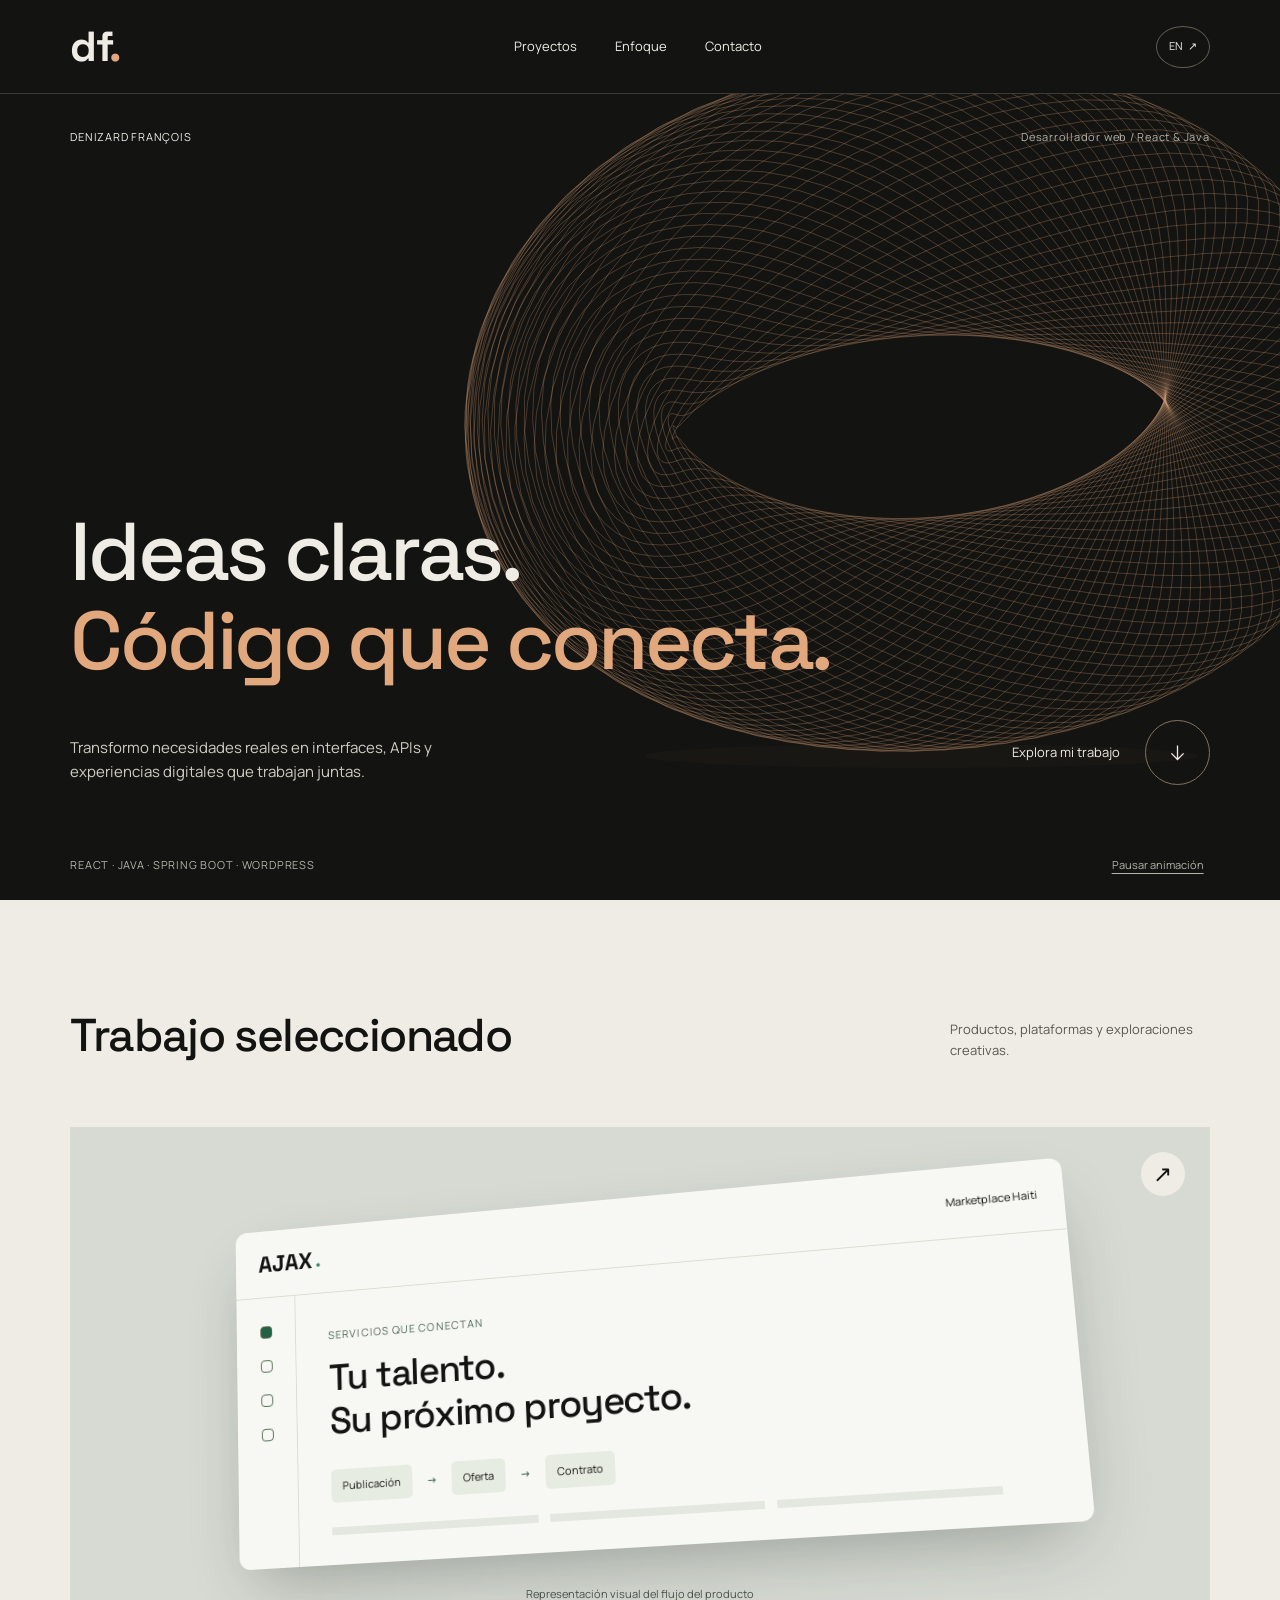
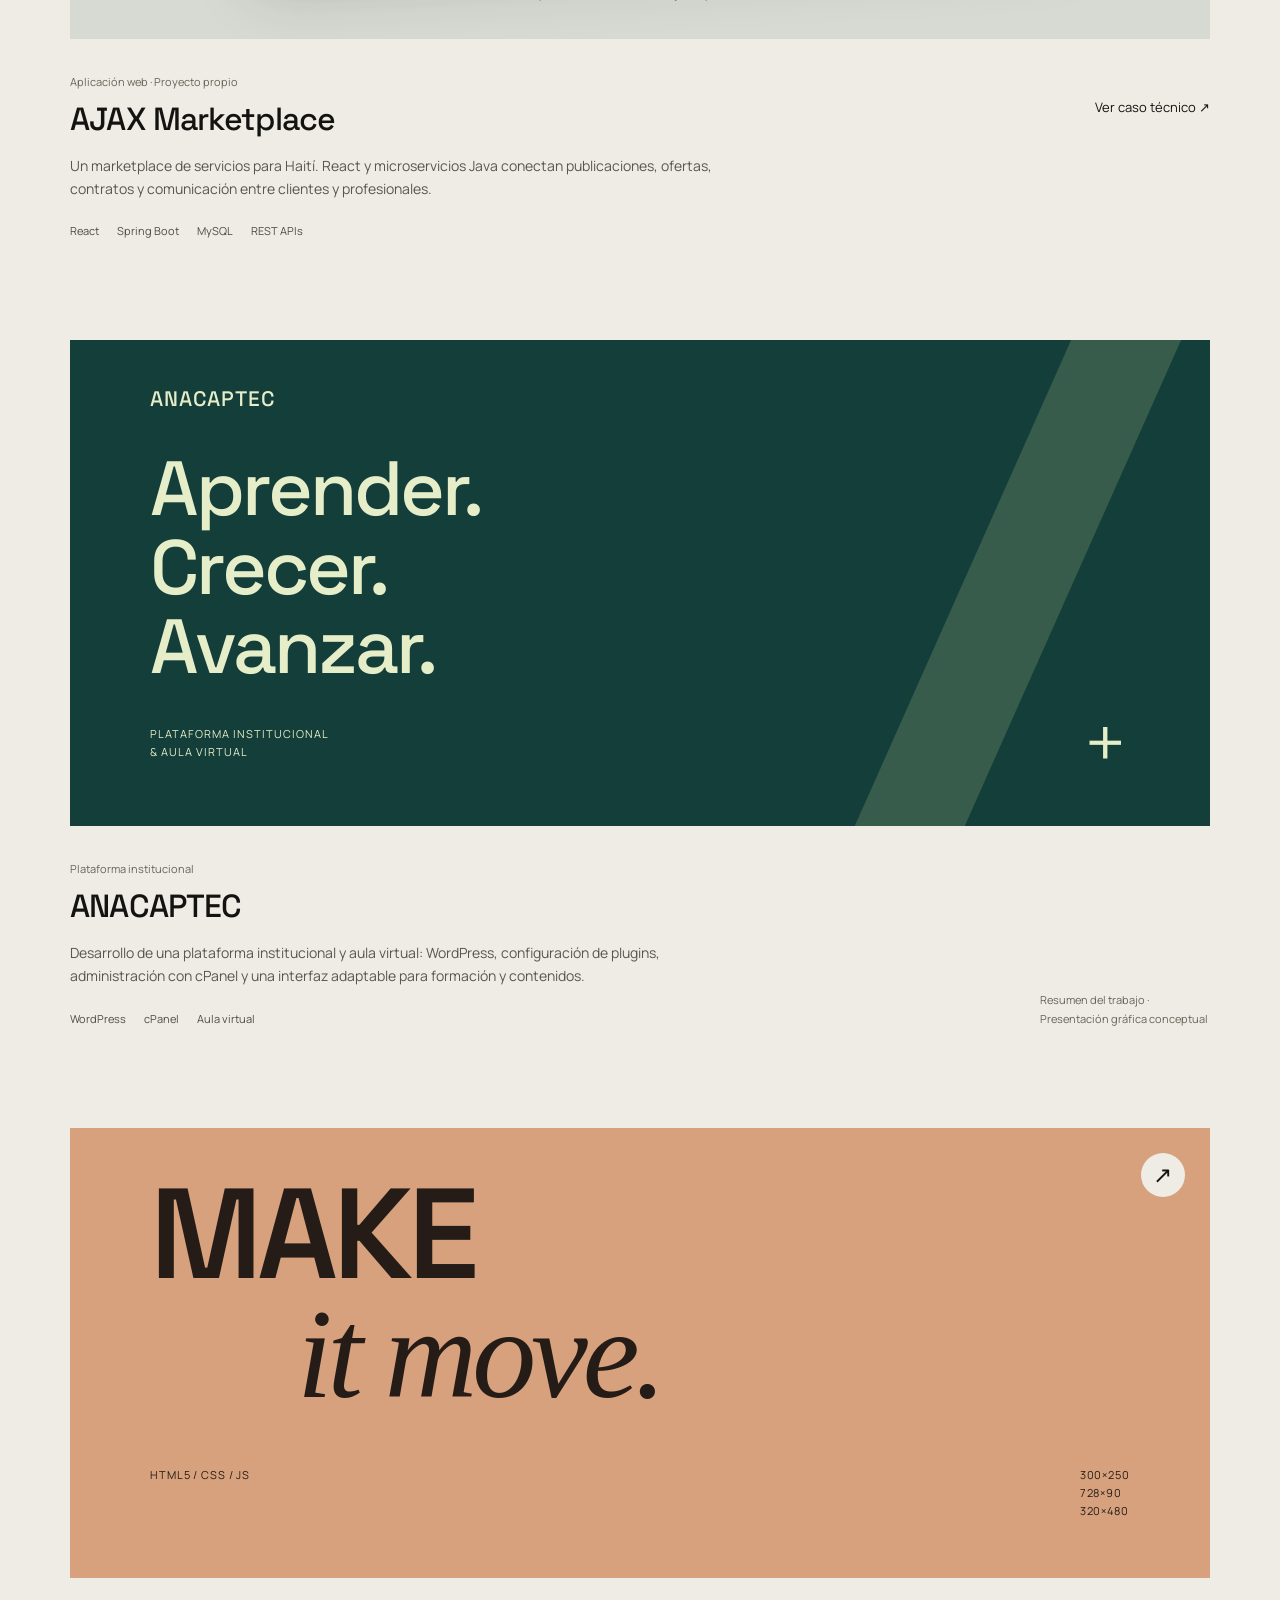
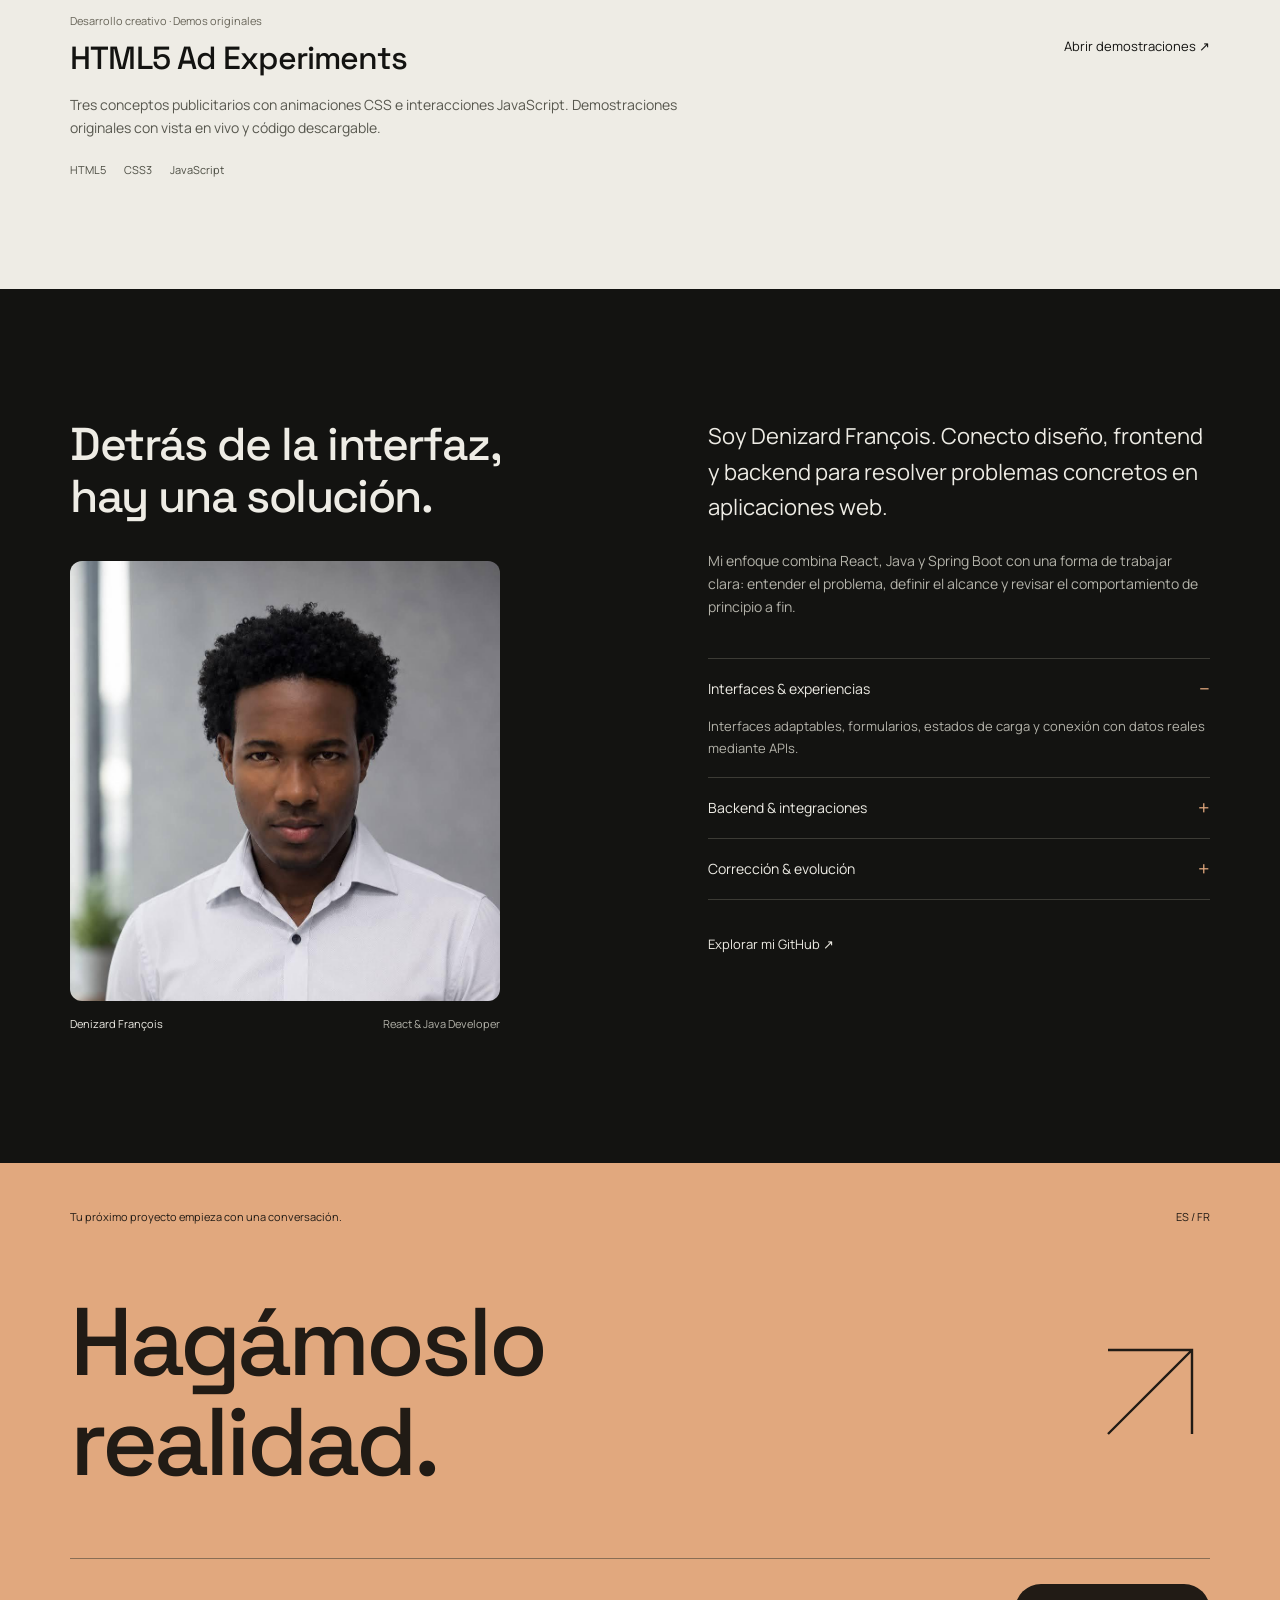
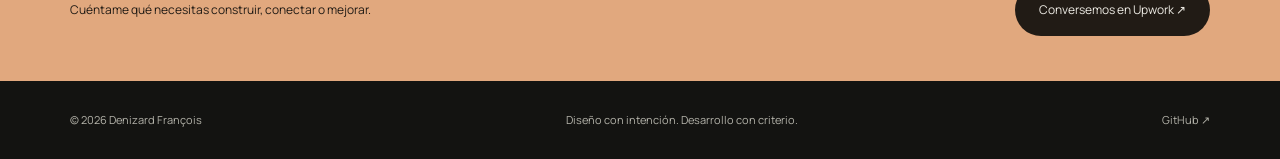
==== commit 1ba639ca: "Add Denizard portrait to personal presentation" ====
--- a/index.html
+++ b/index.html
@@ -6,5 +6,5 @@
 <article class="project ajax"><a class="project-media" href="https://github.com/Deni509/Deni509/blob/main/projects/ajax.md" target="_blank" rel="noopener" aria-label="AJAX technical case study"><div class="ajax-art"><div class="app-window"><div class="window-top"><strong>AJAX<span>●</span></strong><span>Marketplace Haiti</span></div><div class="app-body"><aside><i></i><i></i><i></i><i></i></aside><div class="app-content"><small data-es="SERVICIOS QUE CONECTAN" data-en="SERVICES THAT CONNECT">SERVICIOS QUE CONECTAN</small><h3 data-es="Tu talento.<br>Su próximo proyecto." data-en="Your talent.<br>Their next project.">Tu talento.<br>Su próximo proyecto.</h3><div class="app-flow"><span data-es="Publicación" data-en="Job post">Publicación</span><b>→</b><span data-es="Oferta" data-en="Offer">Oferta</span><b>→</b><span data-es="Contrato" data-en="Contract">Contrato</span></div><div class="app-bars"><i></i><i></i><i></i></div></div></div></div><span class="art-note" data-es="Representación visual del flujo del producto" data-en="Visual representation of the product flow">Representación visual del flujo del producto</span></div><span class="media-arrow">↗</span></a><div class="project-info"><div><span class="category" data-es="Aplicación web · Proyecto propio" data-en="Web application · Personal project">Aplicación web · Proyecto propio</span><h3>AJAX Marketplace</h3><p data-es="Un marketplace de servicios para Haití. React y microservicios Java conectan publicaciones, ofertas, contratos y comunicación entre clientes y profesionales." data-en="A service marketplace for Haiti. React and Java microservices connect job posts, offers, contracts and communication between clients and professionals.">Un marketplace de servicios para Haití. React y microservicios Java conectan publicaciones, ofertas, contratos y comunicación entre clientes y profesionales.</p><div class="tags"><span>React</span><span>Spring Boot</span><span>MySQL</span><span>REST APIs</span></div></div><a class="text-link" href="https://github.com/Deni509/Deni509/blob/main/projects/ajax.md" target="_blank" rel="noopener" data-es="Ver caso técnico ↗" data-en="Read case study ↗">Ver caso técnico ↗</a></div></article>
 <article class="project anacap"><div class="project-media institution"><div class="institution-art"><span class="institution-name">ANACAPTEC</span><div class="institution-line"></div><h3 data-es="Aprender.<br>Crecer.<br>Avanzar." data-en="Learn.<br>Grow.<br>Move forward.">Aprender.<br>Crecer.<br>Avanzar.</h3><div class="institution-footer"><span data-es="PLATAFORMA INSTITUCIONAL<br>& AULA VIRTUAL" data-en="INSTITUTIONAL PLATFORM<br>& VIRTUAL CLASSROOM">PLATAFORMA INSTITUCIONAL<br>& AULA VIRTUAL</span><span class="plus">+</span></div></div></div><div class="project-info"><div><span class="category" data-es="Plataforma institucional" data-en="Institutional platform">Plataforma institucional</span><h3>ANACAPTEC</h3><p data-es="Desarrollo de una plataforma institucional y aula virtual: WordPress, configuración de plugins, administración con cPanel y una interfaz adaptable para formación y contenidos." data-en="Development of an institutional platform and virtual classroom: WordPress, plugin configuration, cPanel administration and a responsive interface for learning and content.">Desarrollo de una plataforma institucional y aula virtual: WordPress, configuración de plugins, administración con cPanel y una interfaz adaptable para formación y contenidos.</p><div class="tags"><span>WordPress</span><span>cPanel</span><span data-es="Aula virtual" data-en="Virtual classroom">Aula virtual</span></div></div><span class="project-note" data-es="Resumen del trabajo · Presentación gráfica conceptual" data-en="Work summary · Conceptual graphic presentation">Resumen del trabajo · Presentación gráfica conceptual</span></div></article>
 <article class="project creative"><a class="project-media ad-art" href="html5-ads.html"><div class="type-art"><span>MAKE</span><span class="italic">it move.</span><div><span>HTML5 / CSS / JS</span><span>300×250<br>728×90<br>320×480</span></div></div><span class="media-arrow">↗</span></a><div class="project-info"><div><span class="category" data-es="Desarrollo creativo · Demos originales" data-en="Creative development · Original demos">Desarrollo creativo · Demos originales</span><h3>HTML5 Ad Experiments</h3><p data-es="Tres conceptos publicitarios con animaciones CSS e interacciones JavaScript. Demostraciones originales con vista en vivo y código descargable." data-en="Three advertising concepts with CSS animation and JavaScript interactions. Original demonstrations with live previews and downloadable source.">Tres conceptos publicitarios con animaciones CSS e interacciones JavaScript. Demostraciones originales con vista en vivo y código descargable.</p><div class="tags"><span>HTML5</span><span>CSS3</span><span>JavaScript</span></div></div><a class="text-link" href="html5-ads.html" data-es="Abrir demostraciones ↗" data-en="Open live demos ↗">Abrir demostraciones ↗</a></div></article></section>
-<section id="about" class="about section"><div class="about-title"><h2 data-es="Detrás de la interfaz,<br>hay una solución." data-en="Behind the interface,<br>there is a solution.">Detrás de la interfaz,<br>hay una solución.</h2><span class="orbit-mark" aria-hidden="true">df.</span></div><div class="about-content"><p class="lead" data-es="Soy Denizard François. Conecto diseño, frontend y backend para resolver problemas concretos en aplicaciones web." data-en="I'm Denizard François. I connect design, frontend and backend to solve concrete problems in web applications.">Soy Denizard François. Conecto diseño, frontend y backend para resolver problemas concretos en aplicaciones web.</p><p data-es="Mi enfoque combina React, Java y Spring Boot con una forma de trabajar clara: entender el problema, definir el alcance y revisar el comportamiento de principio a fin." data-en="My focus combines React, Java and Spring Boot with a clear working approach: understand the problem, define the scope and review the behavior from end to end.">Mi enfoque combina React, Java y Spring Boot con una forma de trabajar clara: entender el problema, definir el alcance y revisar el comportamiento de principio a fin.</p><div class="services"><details open><summary data-es="Interfaces & experiencias" data-en="Interfaces & experiences">Interfaces & experiencias</summary><p data-es="Interfaces adaptables, formularios, estados de carga y conexión con datos reales mediante APIs." data-en="Responsive interfaces, forms, loading states and connections to real data through APIs.">Interfaces adaptables, formularios, estados de carga y conexión con datos reales mediante APIs.</p></details><details><summary data-es="Backend & integraciones" data-en="Backend & integrations">Backend & integraciones</summary><p data-es="APIs REST, autenticación, permisos y reglas de negocio con Java, Spring Boot y MySQL." data-en="REST APIs, authentication, permissions and business rules with Java, Spring Boot and MySQL.">APIs REST, autenticación, permisos y reglas de negocio con Java, Spring Boot y MySQL.</p></details><details><summary data-es="Corrección & evolución" data-en="Debugging & improvement">Corrección & evolución</summary><p data-es="Reproducir errores, seguir su causa entre interfaz y API, aplicar una corrección concreta y comprobar el flujo afectado." data-en="Reproduce issues, trace their cause across interface and API, implement a focused fix and check the affected flow.">Reproducir errores, seguir su causa entre interfaz y API, aplicar una corrección concreta y comprobar el flujo afectado.</p></details></div><a href="https://github.com/Deni509" class="text-link" target="_blank" rel="noopener" data-es="Explorar mi GitHub ↗" data-en="Explore my GitHub ↗">Explorar mi GitHub ↗</a></div></section>
+<section id="about" class="about section"><div class="about-title"><h2 data-es="Detrás de la interfaz,<br>hay una solución." data-en="Behind the interface,<br>there is a solution.">Detrás de la interfaz,<br>hay una solución.</h2><figure class="portrait"><img src="assets/denizard-francois.jpeg" alt="Denizard François" width="1239" height="964" loading="lazy" decoding="async"><figcaption>Denizard François <span>React & Java Developer</span></figcaption></figure></div><div class="about-content"><p class="lead" data-es="Soy Denizard François. Conecto diseño, frontend y backend para resolver problemas concretos en aplicaciones web." data-en="I'm Denizard François. I connect design, frontend and backend to solve concrete problems in web applications.">Soy Denizard François. Conecto diseño, frontend y backend para resolver problemas concretos en aplicaciones web.</p><p data-es="Mi enfoque combina React, Java y Spring Boot con una forma de trabajar clara: entender el problema, definir el alcance y revisar el comportamiento de principio a fin." data-en="My focus combines React, Java and Spring Boot with a clear working approach: understand the problem, define the scope and review the behavior from end to end.">Mi enfoque combina React, Java y Spring Boot con una forma de trabajar clara: entender el problema, definir el alcance y revisar el comportamiento de principio a fin.</p><div class="services"><details open><summary data-es="Interfaces & experiencias" data-en="Interfaces & experiences">Interfaces & experiencias</summary><p data-es="Interfaces adaptables, formularios, estados de carga y conexión con datos reales mediante APIs." data-en="Responsive interfaces, forms, loading states and connections to real data through APIs.">Interfaces adaptables, formularios, estados de carga y conexión con datos reales mediante APIs.</p></details><details><summary data-es="Backend & integraciones" data-en="Backend & integrations">Backend & integraciones</summary><p data-es="APIs REST, autenticación, permisos y reglas de negocio con Java, Spring Boot y MySQL." data-en="REST APIs, authentication, permissions and business rules with Java, Spring Boot and MySQL.">APIs REST, autenticación, permisos y reglas de negocio con Java, Spring Boot y MySQL.</p></details><details><summary data-es="Corrección & evolución" data-en="Debugging & improvement">Corrección & evolución</summary><p data-es="Reproducir errores, seguir su causa entre interfaz y API, aplicar una corrección concreta y comprobar el flujo afectado." data-en="Reproduce issues, trace their cause across interface and API, implement a focused fix and check the affected flow.">Reproducir errores, seguir su causa entre interfaz y API, aplicar una corrección concreta y comprobar el flujo afectado.</p></details></div><a href="https://github.com/Deni509" class="text-link" target="_blank" rel="noopener" data-es="Explorar mi GitHub ↗" data-en="Explore my GitHub ↗">Explorar mi GitHub ↗</a></div></section>
 <section id="contact" class="contact section"><div class="contact-top"><span data-es="Tu próximo proyecto empieza con una conversación." data-en="Your next project starts with a conversation.">Tu próximo proyecto empieza con una conversación.</span><span>ES / FR</span></div><a class="contact-title" href="https://www.upwork.com/freelancers/~01b412802d9016977f" target="_blank" rel="noopener"><span data-es="Hagámoslo<br>realidad." data-en="Let's make<br>it happen.">Hagámoslo<br>realidad.</span><svg viewBox="0 0 100 100" aria-hidden="true"><path d="M15 85 85 15M15 15h70v70"/></svg></a><div class="contact-bottom"><p data-es="Cuéntame qué necesitas construir, conectar o mejorar." data-en="Tell me what you need to build, connect or improve.">Cuéntame qué necesitas construir, conectar o mejorar.</p><a class="button" href="https://www.upwork.com/freelancers/~01b412802d9016977f" target="_blank" rel="noopener" data-es="Conversemos en Upwork ↗" data-en="Let's talk on Upwork ↗">Conversemos en Upwork ↗</a></div></section></main><footer><span>© <span id="year">2026</span> Denizard François</span><span data-es="Diseño con intención. Desarrollo con criterio." data-en="Designed with intention. Built with care.">Diseño con intención. Desarrollo con criterio.</span><a href="https://github.com/Deni509" target="_blank" rel="noopener">GitHub ↗</a></footer></body></html>
--- a/style.css
+++ b/style.css
@@ -3,3 +3,7 @@
 
 /* Legibility at all viewport sizes. */
 #language,.hero-top,.hero-foot,.hero-foot button,.category,.tags,.art-note,.project-note,.window-top>span,.app-content small,.app-flow,.institution-footer,.type-art>div,.contact-top,footer{font-size:11px}.app-flow b{color:#4b6654}.app-body aside i{border-color:#546951}@media(max-width:760px){#language{font-size:11px}.hero-top span:last-child{max-width:145px}.hero-foot{gap:10px}.hero-foot>span{max-width:175px}.app-flow{flex-wrap:wrap;gap:5px}.app-flow span{padding:5px}.app-content{padding:18px 12px}.art-note{font-size:11px}.app-content small{font-size:10px}.institution-name>span{font-size:11px}footer{font-size:11px}}
+
+/* Personal portrait supplied by Denizard François. */
+.about-title{justify-content:flex-start;gap:38px}.portrait{margin:0;width:100%;max-width:430px}.portrait img{display:block;width:100%;height:auto;aspect-ratio:4/4.1;object-fit:cover;object-position:50% 38%;border-radius:12px}.portrait figcaption{display:flex;justify-content:space-between;gap:15px;font-size:11px;padding-top:14px;color:var(--paper)}.portrait figcaption span{color:var(--muted)}@media(max-width:760px){.about-title{flex-direction:column;align-items:stretch;gap:28px}.portrait{max-width:none}.portrait img{aspect-ratio:4/4;object-position:50% 35%}.portrait figcaption{font-size:11px}}
+
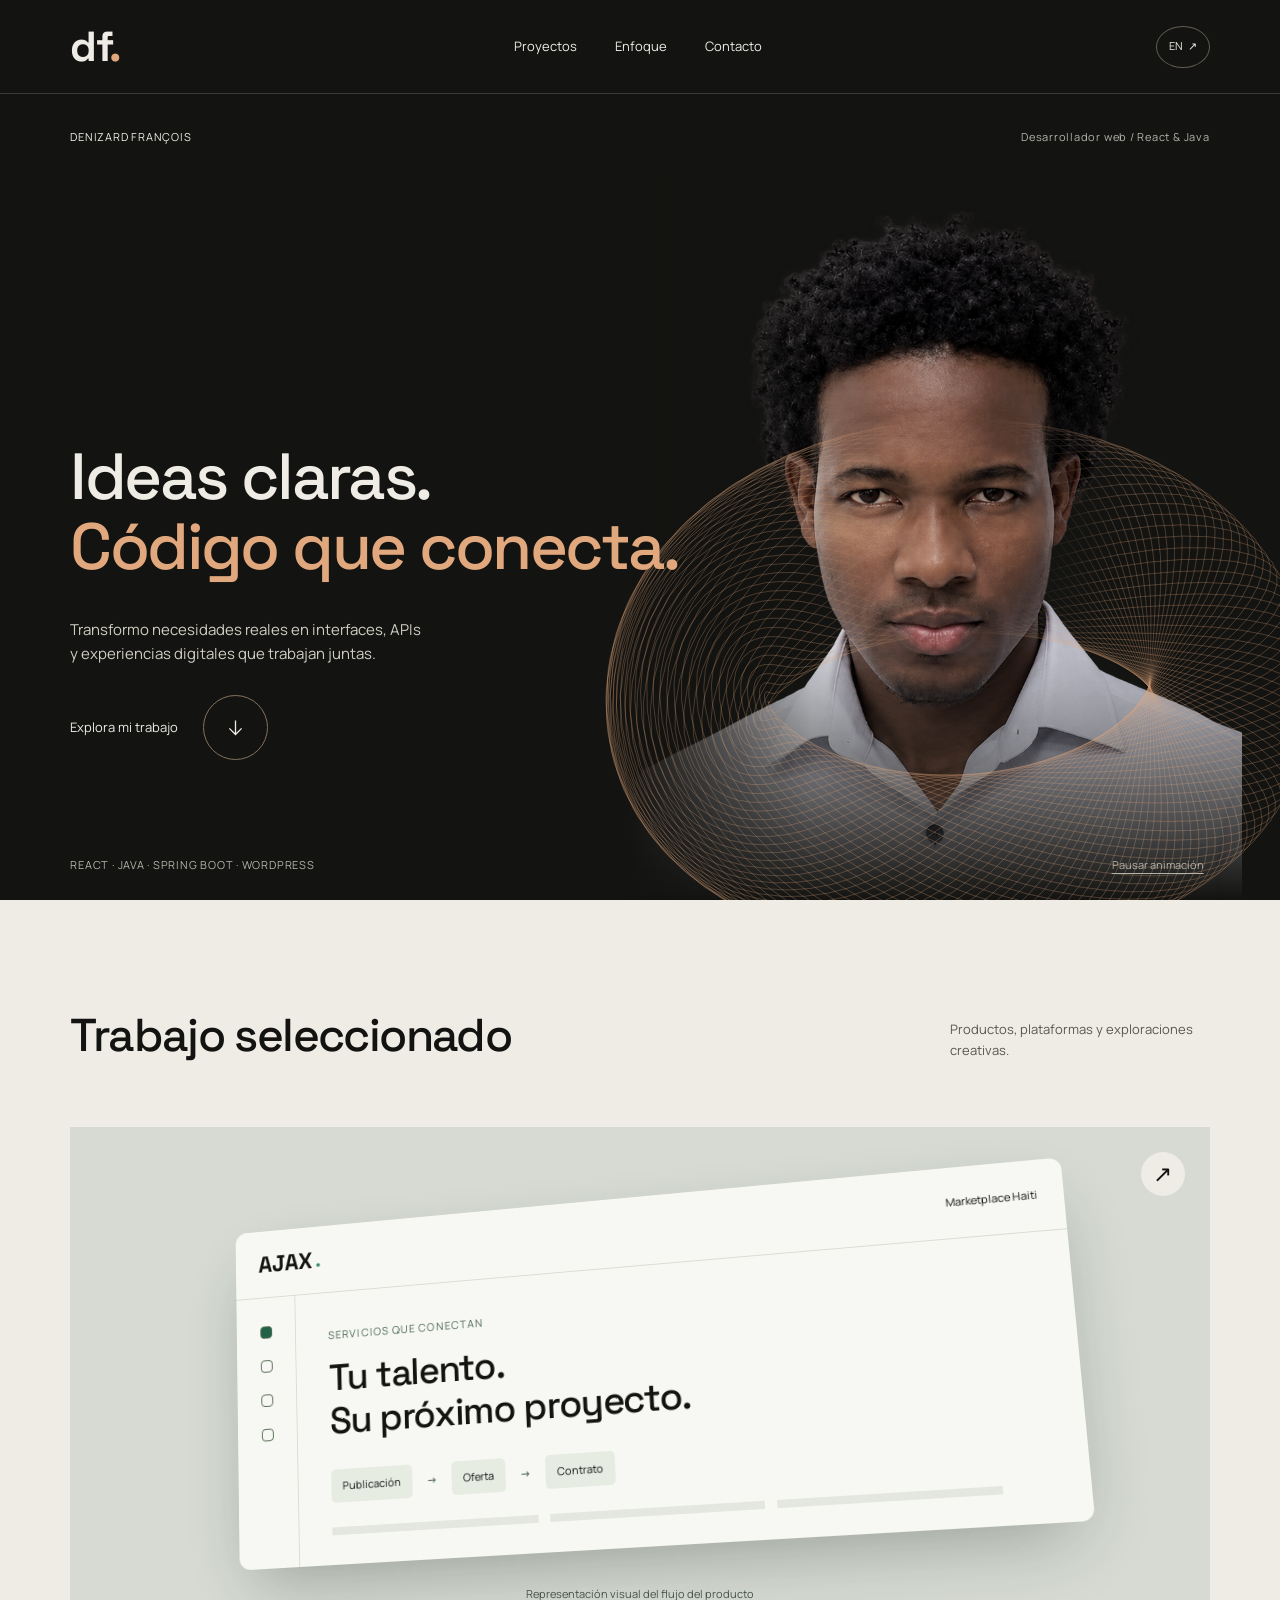
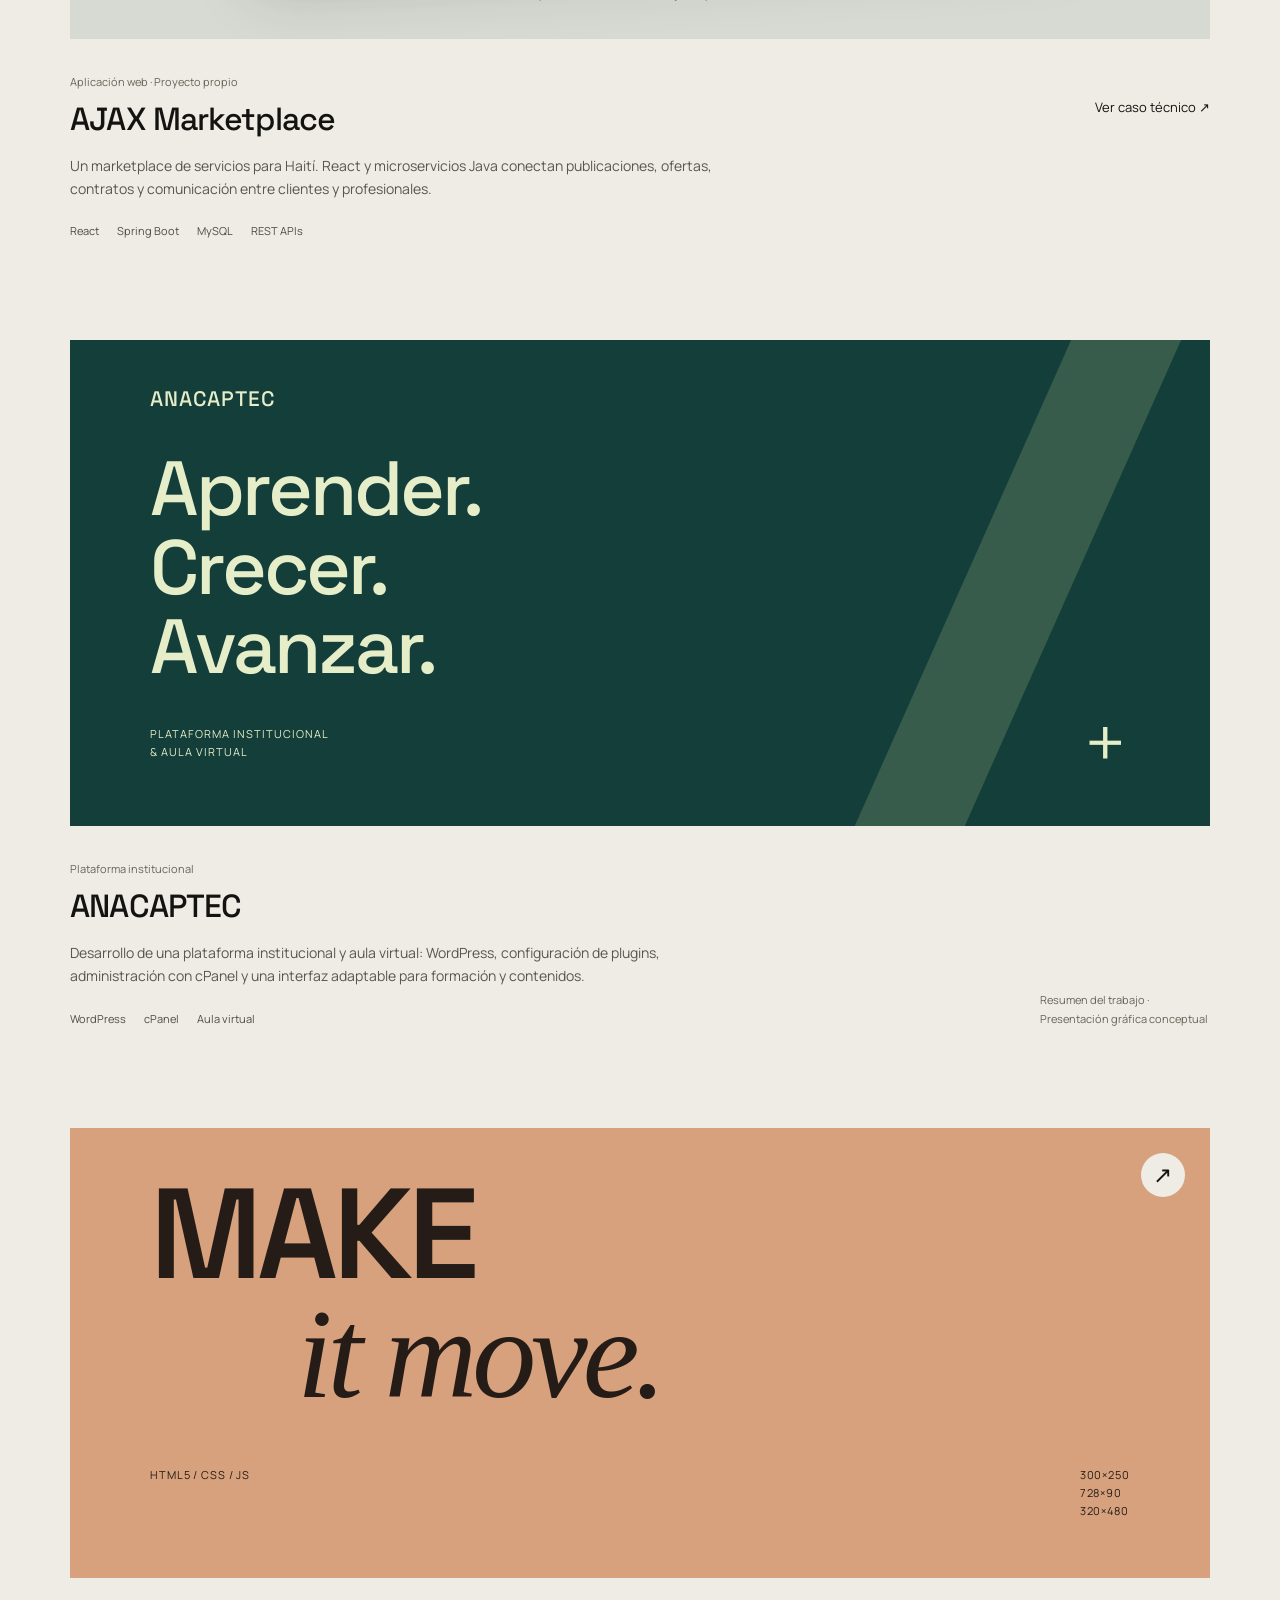
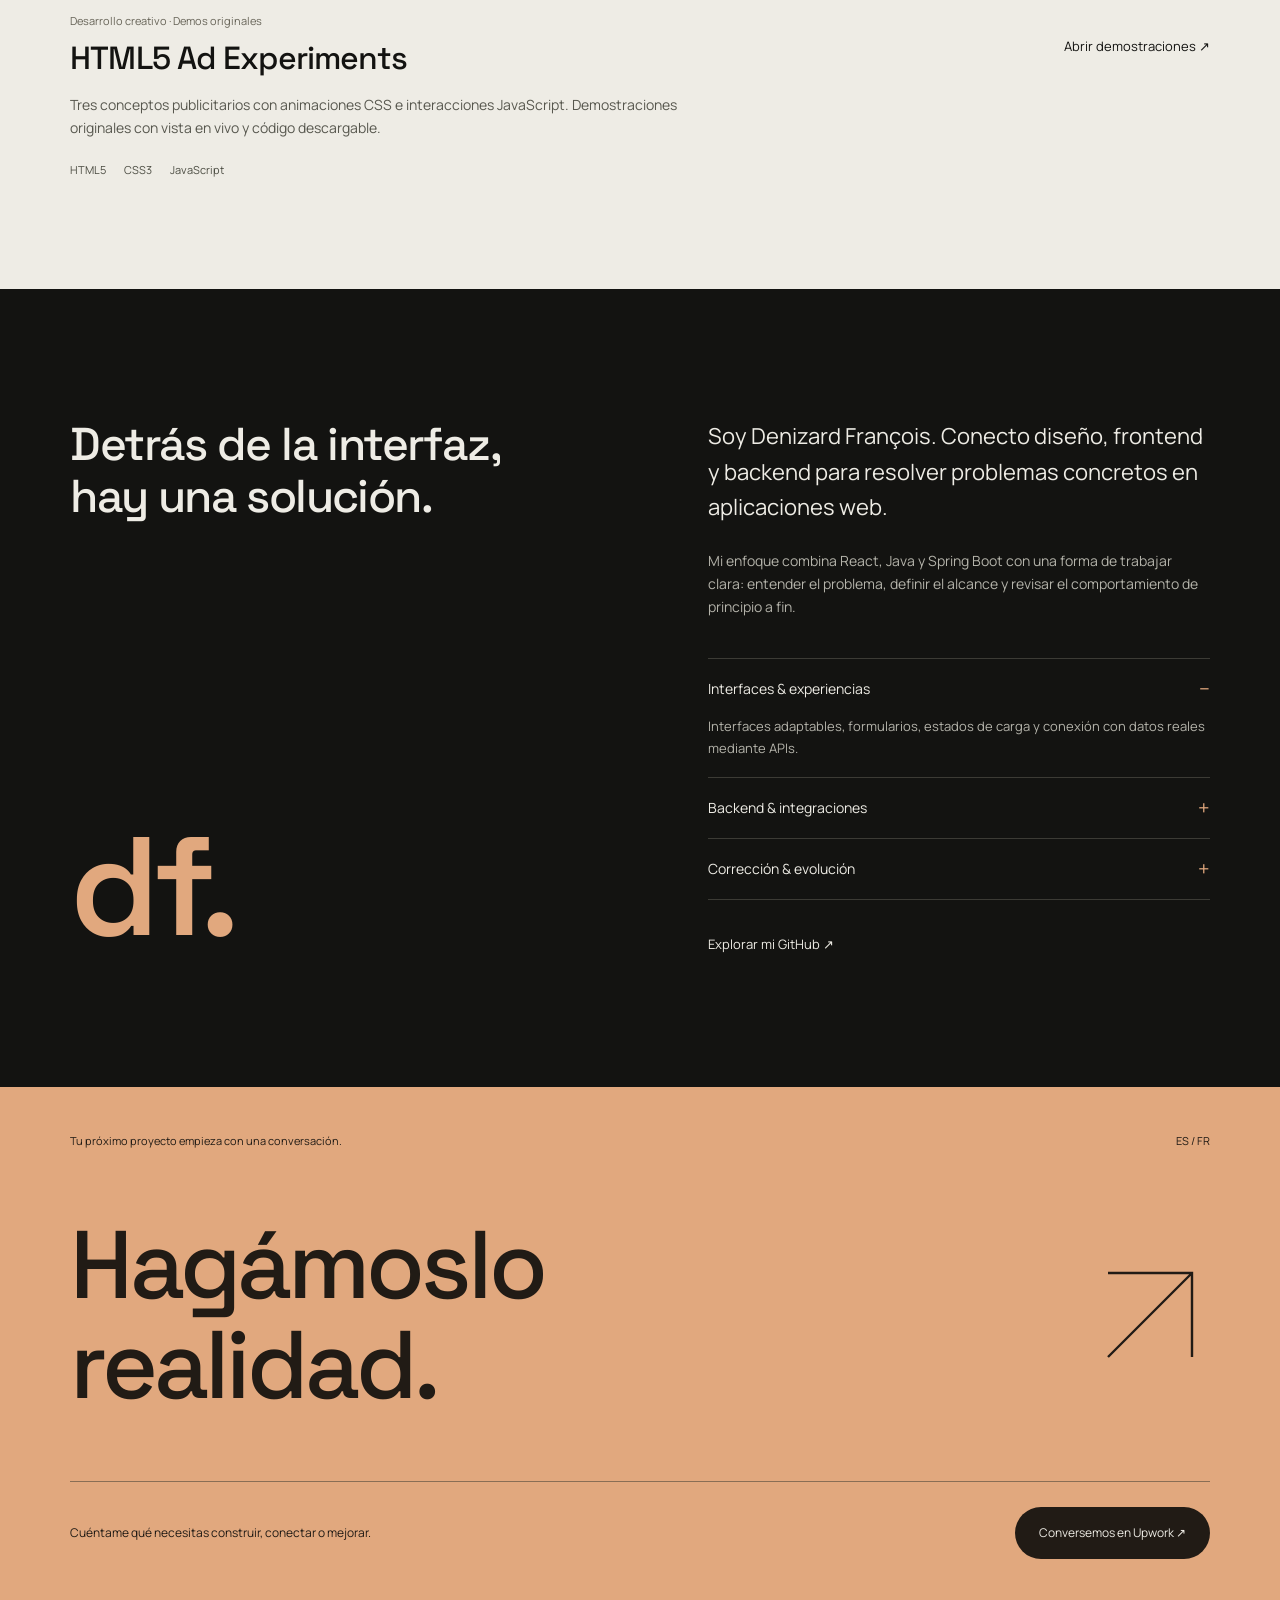
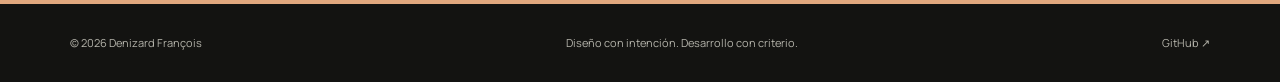
==== commit 25288314: "Integrate portrait into layered animated hero" ====
--- a/index.html
+++ b/index.html
@@ -1,10 +1,10 @@
 <!doctype html>
 <html lang="es"><head><meta charset="UTF-8"><meta name="viewport" content="width=device-width,initial-scale=1"><meta name="theme-color" content="#131311"><meta name="description" content="Denizard François — React, Java y Spring Boot. Aplicaciones web, integraciones API y experiencias digitales."><title>Denizard François — Developer & Digital Craftsman</title><link rel="preconnect" href="https://fonts.googleapis.com"><link rel="preconnect" href="https://fonts.gstatic.com" crossorigin><link href="https://fonts.googleapis.com/css2?family=Manrope:wght@400;500;600;700;800&family=Space+Grotesk:wght@400;500;600;700&display=swap" rel="stylesheet"><link rel="stylesheet" href="style.css"><script defer src="app.js"></script></head>
 <body><a class="skip" href="#work" data-es="Ir a proyectos" data-en="Skip to projects">Ir a proyectos</a><header><a class="logo" href="#" aria-label="Denizard François, inicio">df<span>.</span></a><nav aria-label="Principal"><a href="#work" data-es="Proyectos" data-en="Work">Proyectos</a><a href="#about" data-es="Enfoque" data-en="Approach">Enfoque</a><a href="#contact" data-es="Contacto" data-en="Contact">Contacto</a></nav><button id="language" aria-label="Switch to English">EN <span>↗</span></button></header>
-<main><section class="hero" aria-labelledby="hero-title"><div class="hero-top"><span>DENIZARD FRANÇOIS</span><span data-es="Desarrollador web / React & Java" data-en="Web developer / React & Java">Desarrollador web / React & Java</span></div><canvas id="sculpture" aria-hidden="true"></canvas><div class="hero-copy"><h1 id="hero-title"><span data-es="Ideas claras." data-en="Clear ideas.">Ideas claras.</span><br><span class="outline" data-es="Código que conecta." data-en="Code that connects.">Código que conecta.</span></h1><div class="hero-bottom"><p data-es="Transformo necesidades reales en interfaces, APIs y experiencias digitales que trabajan juntas." data-en="I turn real needs into interfaces, APIs and digital experiences that work together.">Transformo necesidades reales en interfaces, APIs y experiencias digitales que trabajan juntas.</p><a class="round-link" href="#work"><span data-es="Explora mi trabajo" data-en="Explore my work">Explora mi trabajo</span><svg viewBox="0 0 24 24" aria-hidden="true"><path d="M12 4v16m-7-7 7 7 7-7"/></svg></a></div></div><div class="hero-foot"><span>REACT · JAVA · SPRING BOOT · WORDPRESS</span><button id="motion" aria-pressed="false" data-es="Pausar animación" data-en="Pause animation">Pausar animación</button></div></section>
+<main><section class="hero" aria-labelledby="hero-title"><div class="hero-top"><span>DENIZARD FRANÇOIS</span><span data-es="Desarrollador web / React & Java" data-en="Web developer / React & Java">Desarrollador web / React & Java</span></div><div class="hero-portrait"><img src="assets/denizard-cutout.png" alt="Denizard François" width="1024" height="1024" fetchpriority="high" decoding="async"></div><canvas id="sculpture" aria-hidden="true"></canvas><div class="hero-copy"><h1 id="hero-title"><span data-es="Ideas claras." data-en="Clear ideas.">Ideas claras.</span><br><span class="outline" data-es="Código que conecta." data-en="Code that connects.">Código que conecta.</span></h1><div class="hero-bottom"><p data-es="Transformo necesidades reales en interfaces, APIs y experiencias digitales que trabajan juntas." data-en="I turn real needs into interfaces, APIs and digital experiences that work together.">Transformo necesidades reales en interfaces, APIs y experiencias digitales que trabajan juntas.</p><a class="round-link" href="#work"><span data-es="Explora mi trabajo" data-en="Explore my work">Explora mi trabajo</span><svg viewBox="0 0 24 24" aria-hidden="true"><path d="M12 4v16m-7-7 7 7 7-7"/></svg></a></div></div><div class="hero-foot"><span>REACT · JAVA · SPRING BOOT · WORDPRESS</span><button id="motion" aria-pressed="false" data-es="Pausar animación" data-en="Pause animation">Pausar animación</button></div></section>
 <section id="work" class="work section"><div class="section-head"><h2 data-es="Trabajo seleccionado" data-en="Selected work">Trabajo seleccionado</h2><p data-es="Productos, plataformas y exploraciones creativas." data-en="Products, platforms and creative explorations.">Productos, plataformas y exploraciones creativas.</p></div>
 <article class="project ajax"><a class="project-media" href="https://github.com/Deni509/Deni509/blob/main/projects/ajax.md" target="_blank" rel="noopener" aria-label="AJAX technical case study"><div class="ajax-art"><div class="app-window"><div class="window-top"><strong>AJAX<span>●</span></strong><span>Marketplace Haiti</span></div><div class="app-body"><aside><i></i><i></i><i></i><i></i></aside><div class="app-content"><small data-es="SERVICIOS QUE CONECTAN" data-en="SERVICES THAT CONNECT">SERVICIOS QUE CONECTAN</small><h3 data-es="Tu talento.<br>Su próximo proyecto." data-en="Your talent.<br>Their next project.">Tu talento.<br>Su próximo proyecto.</h3><div class="app-flow"><span data-es="Publicación" data-en="Job post">Publicación</span><b>→</b><span data-es="Oferta" data-en="Offer">Oferta</span><b>→</b><span data-es="Contrato" data-en="Contract">Contrato</span></div><div class="app-bars"><i></i><i></i><i></i></div></div></div></div><span class="art-note" data-es="Representación visual del flujo del producto" data-en="Visual representation of the product flow">Representación visual del flujo del producto</span></div><span class="media-arrow">↗</span></a><div class="project-info"><div><span class="category" data-es="Aplicación web · Proyecto propio" data-en="Web application · Personal project">Aplicación web · Proyecto propio</span><h3>AJAX Marketplace</h3><p data-es="Un marketplace de servicios para Haití. React y microservicios Java conectan publicaciones, ofertas, contratos y comunicación entre clientes y profesionales." data-en="A service marketplace for Haiti. React and Java microservices connect job posts, offers, contracts and communication between clients and professionals.">Un marketplace de servicios para Haití. React y microservicios Java conectan publicaciones, ofertas, contratos y comunicación entre clientes y profesionales.</p><div class="tags"><span>React</span><span>Spring Boot</span><span>MySQL</span><span>REST APIs</span></div></div><a class="text-link" href="https://github.com/Deni509/Deni509/blob/main/projects/ajax.md" target="_blank" rel="noopener" data-es="Ver caso técnico ↗" data-en="Read case study ↗">Ver caso técnico ↗</a></div></article>
 <article class="project anacap"><div class="project-media institution"><div class="institution-art"><span class="institution-name">ANACAPTEC</span><div class="institution-line"></div><h3 data-es="Aprender.<br>Crecer.<br>Avanzar." data-en="Learn.<br>Grow.<br>Move forward.">Aprender.<br>Crecer.<br>Avanzar.</h3><div class="institution-footer"><span data-es="PLATAFORMA INSTITUCIONAL<br>& AULA VIRTUAL" data-en="INSTITUTIONAL PLATFORM<br>& VIRTUAL CLASSROOM">PLATAFORMA INSTITUCIONAL<br>& AULA VIRTUAL</span><span class="plus">+</span></div></div></div><div class="project-info"><div><span class="category" data-es="Plataforma institucional" data-en="Institutional platform">Plataforma institucional</span><h3>ANACAPTEC</h3><p data-es="Desarrollo de una plataforma institucional y aula virtual: WordPress, configuración de plugins, administración con cPanel y una interfaz adaptable para formación y contenidos." data-en="Development of an institutional platform and virtual classroom: WordPress, plugin configuration, cPanel administration and a responsive interface for learning and content.">Desarrollo de una plataforma institucional y aula virtual: WordPress, configuración de plugins, administración con cPanel y una interfaz adaptable para formación y contenidos.</p><div class="tags"><span>WordPress</span><span>cPanel</span><span data-es="Aula virtual" data-en="Virtual classroom">Aula virtual</span></div></div><span class="project-note" data-es="Resumen del trabajo · Presentación gráfica conceptual" data-en="Work summary · Conceptual graphic presentation">Resumen del trabajo · Presentación gráfica conceptual</span></div></article>
 <article class="project creative"><a class="project-media ad-art" href="html5-ads.html"><div class="type-art"><span>MAKE</span><span class="italic">it move.</span><div><span>HTML5 / CSS / JS</span><span>300×250<br>728×90<br>320×480</span></div></div><span class="media-arrow">↗</span></a><div class="project-info"><div><span class="category" data-es="Desarrollo creativo · Demos originales" data-en="Creative development · Original demos">Desarrollo creativo · Demos originales</span><h3>HTML5 Ad Experiments</h3><p data-es="Tres conceptos publicitarios con animaciones CSS e interacciones JavaScript. Demostraciones originales con vista en vivo y código descargable." data-en="Three advertising concepts with CSS animation and JavaScript interactions. Original demonstrations with live previews and downloadable source.">Tres conceptos publicitarios con animaciones CSS e interacciones JavaScript. Demostraciones originales con vista en vivo y código descargable.</p><div class="tags"><span>HTML5</span><span>CSS3</span><span>JavaScript</span></div></div><a class="text-link" href="html5-ads.html" data-es="Abrir demostraciones ↗" data-en="Open live demos ↗">Abrir demostraciones ↗</a></div></article></section>
-<section id="about" class="about section"><div class="about-title"><h2 data-es="Detrás de la interfaz,<br>hay una solución." data-en="Behind the interface,<br>there is a solution.">Detrás de la interfaz,<br>hay una solución.</h2><figure class="portrait"><img src="assets/denizard-francois.jpeg" alt="Denizard François" width="1239" height="964" loading="lazy" decoding="async"><figcaption>Denizard François <span>React & Java Developer</span></figcaption></figure></div><div class="about-content"><p class="lead" data-es="Soy Denizard François. Conecto diseño, frontend y backend para resolver problemas concretos en aplicaciones web." data-en="I'm Denizard François. I connect design, frontend and backend to solve concrete problems in web applications.">Soy Denizard François. Conecto diseño, frontend y backend para resolver problemas concretos en aplicaciones web.</p><p data-es="Mi enfoque combina React, Java y Spring Boot con una forma de trabajar clara: entender el problema, definir el alcance y revisar el comportamiento de principio a fin." data-en="My focus combines React, Java and Spring Boot with a clear working approach: understand the problem, define the scope and review the behavior from end to end.">Mi enfoque combina React, Java y Spring Boot con una forma de trabajar clara: entender el problema, definir el alcance y revisar el comportamiento de principio a fin.</p><div class="services"><details open><summary data-es="Interfaces & experiencias" data-en="Interfaces & experiences">Interfaces & experiencias</summary><p data-es="Interfaces adaptables, formularios, estados de carga y conexión con datos reales mediante APIs." data-en="Responsive interfaces, forms, loading states and connections to real data through APIs.">Interfaces adaptables, formularios, estados de carga y conexión con datos reales mediante APIs.</p></details><details><summary data-es="Backend & integraciones" data-en="Backend & integrations">Backend & integraciones</summary><p data-es="APIs REST, autenticación, permisos y reglas de negocio con Java, Spring Boot y MySQL." data-en="REST APIs, authentication, permissions and business rules with Java, Spring Boot and MySQL.">APIs REST, autenticación, permisos y reglas de negocio con Java, Spring Boot y MySQL.</p></details><details><summary data-es="Corrección & evolución" data-en="Debugging & improvement">Corrección & evolución</summary><p data-es="Reproducir errores, seguir su causa entre interfaz y API, aplicar una corrección concreta y comprobar el flujo afectado." data-en="Reproduce issues, trace their cause across interface and API, implement a focused fix and check the affected flow.">Reproducir errores, seguir su causa entre interfaz y API, aplicar una corrección concreta y comprobar el flujo afectado.</p></details></div><a href="https://github.com/Deni509" class="text-link" target="_blank" rel="noopener" data-es="Explorar mi GitHub ↗" data-en="Explore my GitHub ↗">Explorar mi GitHub ↗</a></div></section>
+<section id="about" class="about section"><div class="about-title"><h2 data-es="Detrás de la interfaz,<br>hay una solución." data-en="Behind the interface,<br>there is a solution.">Detrás de la interfaz,<br>hay una solución.</h2><span class="orbit-mark" aria-hidden="true">df.</span></div><div class="about-content"><p class="lead" data-es="Soy Denizard François. Conecto diseño, frontend y backend para resolver problemas concretos en aplicaciones web." data-en="I'm Denizard François. I connect design, frontend and backend to solve concrete problems in web applications.">Soy Denizard François. Conecto diseño, frontend y backend para resolver problemas concretos en aplicaciones web.</p><p data-es="Mi enfoque combina React, Java y Spring Boot con una forma de trabajar clara: entender el problema, definir el alcance y revisar el comportamiento de principio a fin." data-en="My focus combines React, Java and Spring Boot with a clear working approach: understand the problem, define the scope and review the behavior from end to end.">Mi enfoque combina React, Java y Spring Boot con una forma de trabajar clara: entender el problema, definir el alcance y revisar el comportamiento de principio a fin.</p><div class="services"><details open><summary data-es="Interfaces & experiencias" data-en="Interfaces & experiences">Interfaces & experiencias</summary><p data-es="Interfaces adaptables, formularios, estados de carga y conexión con datos reales mediante APIs." data-en="Responsive interfaces, forms, loading states and connections to real data through APIs.">Interfaces adaptables, formularios, estados de carga y conexión con datos reales mediante APIs.</p></details><details><summary data-es="Backend & integraciones" data-en="Backend & integrations">Backend & integraciones</summary><p data-es="APIs REST, autenticación, permisos y reglas de negocio con Java, Spring Boot y MySQL." data-en="REST APIs, authentication, permissions and business rules with Java, Spring Boot and MySQL.">APIs REST, autenticación, permisos y reglas de negocio con Java, Spring Boot y MySQL.</p></details><details><summary data-es="Corrección & evolución" data-en="Debugging & improvement">Corrección & evolución</summary><p data-es="Reproducir errores, seguir su causa entre interfaz y API, aplicar una corrección concreta y comprobar el flujo afectado." data-en="Reproduce issues, trace their cause across interface and API, implement a focused fix and check the affected flow.">Reproducir errores, seguir su causa entre interfaz y API, aplicar una corrección concreta y comprobar el flujo afectado.</p></details></div><a href="https://github.com/Deni509" class="text-link" target="_blank" rel="noopener" data-es="Explorar mi GitHub ↗" data-en="Explore my GitHub ↗">Explorar mi GitHub ↗</a></div></section>
 <section id="contact" class="contact section"><div class="contact-top"><span data-es="Tu próximo proyecto empieza con una conversación." data-en="Your next project starts with a conversation.">Tu próximo proyecto empieza con una conversación.</span><span>ES / FR</span></div><a class="contact-title" href="https://www.upwork.com/freelancers/~01b412802d9016977f" target="_blank" rel="noopener"><span data-es="Hagámoslo<br>realidad." data-en="Let's make<br>it happen.">Hagámoslo<br>realidad.</span><svg viewBox="0 0 100 100" aria-hidden="true"><path d="M15 85 85 15M15 15h70v70"/></svg></a><div class="contact-bottom"><p data-es="Cuéntame qué necesitas construir, conectar o mejorar." data-en="Tell me what you need to build, connect or improve.">Cuéntame qué necesitas construir, conectar o mejorar.</p><a class="button" href="https://www.upwork.com/freelancers/~01b412802d9016977f" target="_blank" rel="noopener" data-es="Conversemos en Upwork ↗" data-en="Let's talk on Upwork ↗">Conversemos en Upwork ↗</a></div></section></main><footer><span>© <span id="year">2026</span> Denizard François</span><span data-es="Diseño con intención. Desarrollo con criterio." data-en="Designed with intention. Built with care.">Diseño con intención. Desarrollo con criterio.</span><a href="https://github.com/Deni509" target="_blank" rel="noopener">GitHub ↗</a></footer></body></html>
--- a/style.css
+++ b/style.css
@@ -7,3 +7,14 @@
 /* Personal portrait supplied by Denizard François. */
 .about-title{justify-content:flex-start;gap:38px}.portrait{margin:0;width:100%;max-width:430px}.portrait img{display:block;width:100%;height:auto;aspect-ratio:4/4.1;object-fit:cover;object-position:50% 38%;border-radius:12px}.portrait figcaption{display:flex;justify-content:space-between;gap:15px;font-size:11px;padding-top:14px;color:var(--paper)}.portrait figcaption span{color:var(--muted)}@media(max-width:760px){.about-title{flex-direction:column;align-items:stretch;gap:28px}.portrait{max-width:none}.portrait img{aspect-ratio:4/4;object-position:50% 35%}.portrait figcaption{font-size:11px}}
 
+
+/* Layered portrait composition: photo behind the live sculpture. */
+.hero-portrait{position:absolute;z-index:-2;right:3%;bottom:0;width:48%;height:90%;pointer-events:none;mask-image:linear-gradient(to bottom,#000 65%,transparent 100%)}.hero-portrait img{width:100%;height:100%;object-fit:contain;object-position:center bottom;filter:saturate(.65) brightness(.78)}#sculpture{z-index:-1;pointer-events:none}.hero-copy{z-index:2;bottom:140px;right:42%}.hero-copy h1{font-size:clamp(52px,5.1vw,80px)}.hero-bottom{flex-direction:column;align-items:flex-start;gap:28px}.hero-bottom p{max-width:360px}.hero-foot,.hero-top{z-index:3}.about-title{justify-content:space-between}.hero-portrait:after{content:"";position:absolute;inset:0;background:linear-gradient(90deg,var(--bg),transparent 30%)}@media(max-width:760px){.hero{min-height:850px}.hero-portrait{width:90%;height:61%;right:-11%;bottom:0;mask-image:linear-gradient(to bottom,#000 64%,transparent 100%)}.hero-portrait img{object-position:center bottom}.hero-copy{top:78px;bottom:auto;right:5.5%;}.hero-copy h1{font-size:clamp(40px,9.5vw,62px);max-width:560px}.hero-bottom{margin-top:22px;gap:18px}.hero-bottom p{max-width:290px;font-size:13px}.hero-bottom .round-link{gap:12px}.hero-bottom .round-link svg{height:36px;width:36px;padding:9px}.hero-foot{bottom:22px}.about-title{flex-direction:row;align-items:flex-end}.hero-portrait:after{background:linear-gradient(90deg,var(--bg),transparent 25%)}}
+
+
+.hero-portrait img{transform:scale(1.52);transform-origin:center bottom;filter:saturate(.7) brightness(.9)}@media(max-width:760px){.hero-portrait{right:-7%;width:94%;height:58%}.hero-portrait img{transform:scale(1.55)}}
+
+
+/* Let the sculpture cross the shoulders while keeping the face clear. */
+#sculpture{mask-image:radial-gradient(ellipse 170px 210px at 75% 53%,transparent 48%,#000 100%)}@media(max-width:760px){#sculpture{mask-image:radial-gradient(ellipse 94px 135px at 65% 73%,transparent 45%,#000 100%)}}
+
